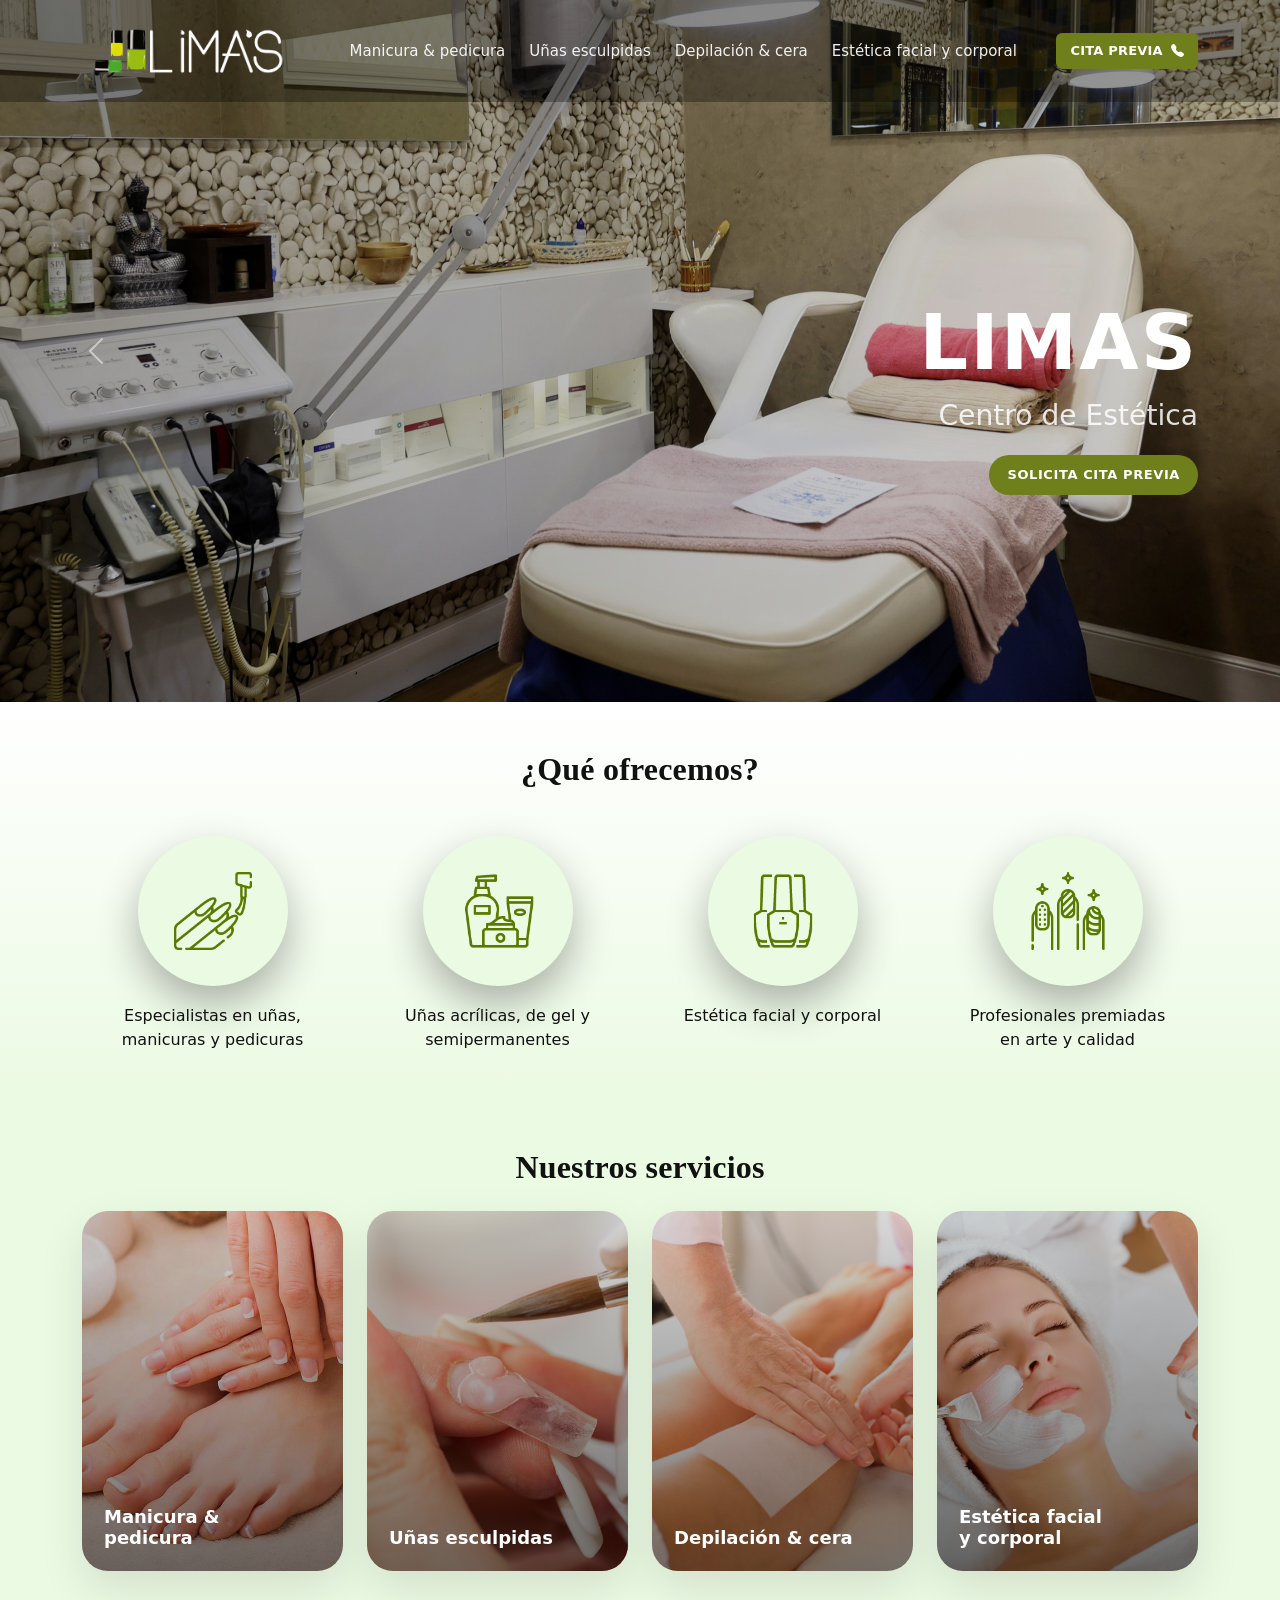
==== app/index.html @ b679d7f4 "pagina principal en proceso" ====
<!doctype html>
<html lang="es">
<head>
    <meta charset="utf-8" />
    <meta name="viewport" content="width=device-width, initial-scale=1" />
    <title>LIMAS - Centro de Estética</title>
    <meta name="description" content="Centro de estética en Barakaldo: manicura, pedicura, uñas esculpidas, depilación y estética facial y corporal." />

    <!-- Bootstrap (CDN) -->
    <link href="https://cdn.jsdelivr.net/npm/bootstrap@5.3.2/dist/css/bootstrap.min.css" rel="stylesheet">
    <link href="https://cdn.jsdelivr.net/npm/bootstrap-icons@1.11.3/font/bootstrap-icons.css" rel="stylesheet">

    <!-- CSS propio -->
    <link rel="stylesheet" href="../assets/css/style.css">
</head>

<body>

<!-- NAVBAR -->
<nav id="mainNav" class="navbar navbar-expand-lg navbar-dark fixed-top nav-transparent">
    <div class="container">
        <a class="navbar-brand d-flex align-items-center gap-2" href="index.html" aria-label="LIMAS Home">
            <!-- Logo blanco (para navbar transparente) -->
            <img id="logoLight" src="../assets/images/logo/logoBlanco.png" alt="LIMAS" class="nav-logo">
            <!-- Logo negro (para navbar blanco). Oculto al inicio -->
            <img id="logoDark" src="../assets/images/logo/logoNegro.png" alt="LIMAS" class="nav-logo d-none">
        </a>

        <button class="navbar-toggler" type="button" data-bs-toggle="collapse" data-bs-target="#navMenu"
                aria-controls="navMenu" aria-expanded="false" aria-label="Abrir menú">
            <span class="navbar-toggler-icon"></span>
        </button>

        <div class="collapse navbar-collapse" id="navMenu">
            <ul class="navbar-nav mx-auto mb-2 mb-lg-0 gap-lg-2">
                <li class="nav-item"><a class="nav-link" href="manicura-pedicura.html">Manicura &amp; pedicura</a></li>
                <li class="nav-item"><a class="nav-link" href="unas-esculpidas.html">Uñas esculpidas</a></li>
                <li class="nav-item"><a class="nav-link" href="depilacion-cera.html">Depilación &amp; cera</a></li>
                <li class="nav-item"><a class="nav-link" href="estetica-facial-corporal.html">Estética facial y corporal</a></li>
            </ul>

            <div class="d-flex">
                <!-- Cita previa -> llamada (puedes cambiar a WhatsApp si quieres) -->
                <a class="btn btn-cta d-flex align-items-center gap-2" href="tel:+34944383706">
                    <span>CITA PREVIA</span>
                    <i class="bi bi-telephone-fill"></i>
                </a>
            </div>
        </div>
    </div>
</nav>

<!-- HERO / CAROUSEL -->
<header class="hero">
    <div id="heroCarousel" class="carousel slide carousel-fade" data-bs-ride="carousel" data-bs-interval="4500">
        <div class="carousel-inner">
            <!-- Slide 1 -->
            <div class="carousel-item active hero-slide" style="background-image:url('../assets/images/servicios/habitacionCamilla.png');">
                <div class="hero-overlay"></div>
                <div class="container hero-content">
                    <h1 class="hero-title">LIMAS</h1>
                    <p class="hero-subtitle">Centro de Estética</p>
                    <a class="btn btn-hero" href="tel:+34944383706">SOLICITA CITA PREVIA</a>
                </div>
            </div>

            <!-- Slide 2 -->
            <div class="carousel-item hero-slide" style="background-image:url('../assets/images/servicios/manicuraPedicura.png');">
                <div class="hero-overlay"></div>
                <div class="container hero-content">
                    <h2 class="hero-title hero-title-sm">Manicura &amp; Pedicura</h2>
                    <p class="hero-subtitle">Cuida tus manos y pies como se merecen</p>
                    <a class="btn btn-hero" href="manicura-pedicura.html">VER SERVICIO</a>
                </div>
            </div>

            <!-- Slide 3 -->
            <div class="carousel-item hero-slide" style="background-image:url('../assets/images/servicios/unasEsculpidas.png');">
                <div class="hero-overlay"></div>
                <div class="container hero-content">
                    <h2 class="hero-title hero-title-sm">Uñas esculpidas</h2>
                    <p class="hero-subtitle">Acrílicas, gel y semipermanentes</p>
                    <a class="btn btn-hero" href="unas-esculpidas.html">VER SERVICIO</a>
                </div>
            </div>
        </div>

        <!-- Controles -->
        <button class="carousel-control-prev" type="button" data-bs-target="#heroCarousel" data-bs-slide="prev" aria-label="Anterior">
            <span class="carousel-control-prev-icon" aria-hidden="true"></span>
        </button>
        <button class="carousel-control-next" type="button" data-bs-target="#heroCarousel" data-bs-slide="next" aria-label="Siguiente">
            <span class="carousel-control-next-icon" aria-hidden="true"></span>
        </button>
    </div>
</header>

<!-- SECCIÓN: ¿Qué ofrecemos? (iconos) -->
<section class="section py-5 bg-section">
    <div class="container">
        <h2 class="section-title text-center mb-5">¿Qué ofrecemos?</h2>

        <div class="row g-4 text-center">
            <div class="col-6 col-lg-3">
                <div class="offer">
                    <div class="offer-icon">
                        <img src="../assets/images/icons/nail-polish.png" alt="" loading="lazy">
                    </div>
                    <p class="offer-text">Especialistas en uñas, manicuras y pedicuras</p>
                </div>
            </div>
            <div class="col-6 col-lg-3">
                <div class="offer">
                    <div class="offer-icon">
                        <img src="../assets/images/icons/proteccion-de-la-piel.png" alt="" loading="lazy">
                    </div>
                    <p class="offer-text">Uñas acrílicas, de gel y semipermanentes</p>
                </div>
            </div>
            <div class="col-6 col-lg-3">
                <div class="offer">
                    <div class="offer-icon">
                        <img src="../assets/images/icons/nail-polish-1.png" alt="" loading="lazy">
                    </div>
                    <p class="offer-text">Estética facial y corporal</p>
                </div>
            </div>
            <div class="col-6 col-lg-3">
                <div class="offer">
                    <div class="offer-icon">
                        <img src="../assets/images/icons/nails.png" alt="" loading="lazy">
                    </div>
                    <p class="offer-text">Profesionales premiadas en arte y calidad</p>
                </div>
            </div>
        </div>
    </div>
</section>

<!-- SECCIÓN: Nuestros servicios (cards con hover + link) -->
<section class="section py-5 bg-soft">
    <div class="container">
        <h2 class="section-title text-center mb-4">Nuestros servicios</h2>

        <div class="row g-4 justify-content-center">
            <div class="col-12 col-md-6 col-lg-3">
                <a class="service-card" href="manicura-pedicura.html">
                    <img src="../assets/images/servicios/manicuraPedicura.png" alt="Manicura y pedicura" class="service-img" loading="lazy">
                    <div class="service-overlay">
                        <div class="service-label">Manicura &amp;<br>pedicura</div>
                    </div>
                </a>
            </div>

            <div class="col-12 col-md-6 col-lg-3">
                <a class="service-card " href="unas-esculpidas.html">
                    <img src="../assets/images/servicios/unasEsculpidas.png" alt="Uñas esculpidas" class="service-img" loading="lazy">
                    <div class="service-overlay">
                        <div class="service-label">Uñas esculpidas</div>
                    </div>
                </a>
            </div>

            <div class="col-12 col-md-6 col-lg-3">
                <a class="service-card" href="depilacion-cera.html">
                    <img src="../assets/images/servicios/depilacionCera.png" alt="Depilación y cera" class="service-img" loading="lazy">
                    <div class="service-overlay">
                        <div class="service-label">Depilación &amp; cera</div>
                    </div>
                </a>
            </div>

            <div class="col-12 col-md-6 col-lg-3">
                <a class="service-card" href="estetica-facial-corporal.html">
                    <img src="../assets/images/servicios/esteticaFacial.png" alt="Estética facial y corporal" class="service-img" loading="lazy">
                    <div class="service-overlay">
                        <div class="service-label">Estética facial<br>y corporal</div>
                    </div>
                </a>
            </div>
        </div>
    </div>
</section>

<!-- (Opcional) Botón “subir” como en tu captura -->
<button id="toTop" class="to-top" type="button" aria-label="Subir arriba">⌃</button>

<!-- Bootstrap JS -->
<script src="https://cdn.jsdelivr.net/npm/bootstrap@5.3.2/dist/js/bootstrap.bundle.min.js"></script>

<!-- JS propio -->
<script src="../assets/js/main.js"></script>
</body>
</html>
---- assets/css/style.css ----
/* ============ Base ============ */
:root{
  --brand-green: #6e7f1b;
  --brand-yellow: #F0F200;
  --brand-dark-green: #4F871E;
  --text-dark: #111;
  --soft-bg: #EBFAE3;
}

body{
  font-family: system-ui, -apple-system, Segoe UI, Roboto, Arial, sans-serif;
  color: var(--text-dark);
}

.section-title{
  font-family: Georgia, "Times New Roman", serif;
  font-weight: 700;
  letter-spacing: .2px;
}

.bg-soft{ background: var(--soft-bg); }

/* ============ Navbar (transparente -> blanca al scroll) ============ */
.nav-logo{
  height: 64px;
  width: auto;
}

#mainNav{
  transition: background-color .25s ease, box-shadow .25s ease;
  padding-top: 14px;
  padding-bottom: 14px;
}

#mainNav.nav-transparent{
  background: rgba(0,0,0,0.3);
  box-shadow: none;
}

#mainNav.nav-solid{
  background: #fff;
  box-shadow: 0 8px 28px rgba(0,0,0,.08);
}

#mainNav.nav-solid .nav-link{
  color: #111 !important;
}

#mainNav.nav-solid.navbar{
  --bs-navbar-color: #111;
  --bs-navbar-hover-color: #111;
}

#mainNav .nav-link{
  font-size: 15px;
  font-weight: 500;
  color: rgba(255,255,255,.92);
}

#mainNav .nav-link:hover{
  color: #fff;
  text-decoration: underline;
  text-underline-offset: 6px;
}

/* Botón CITA PREVIA */
.btn-cta{
  background: var(--brand-green);
  border: 0;
  color: #fff;
  font-weight: 700;
  padding: 8px 14px;
  border-radius: 6px;
  font-size: 13px;
  letter-spacing: .2px;
}

.btn-cta:hover{
    background: var(--brand-dark-green);
    color: #fff;
    filter: brightness(1.1);
    scale: 1.05;
}

/* ============ Hero Carousel ============ */
.hero{
  position: relative;
}

.hero-slide{
  min-height: 78vh;
  background-size: cover;
  background-position: center;
  position: relative;
}

.hero-overlay{
  position: absolute;
  inset: 0;
  background: linear-gradient(90deg, rgba(0,0,0,.35), rgba(0,0,0,.15));
}

.hero-content{
  position: absolute;
  inset: 0;
  display: flex;
  flex-direction: column;
  justify-content: center;
  align-items: flex-end; /* como en la captura, texto a la derecha */
  text-align: right;
  padding-top: 90px; /* deja respirar el navbar */
}

.hero-title{
  color: #fff;
  font-weight: 800;
  letter-spacing: 2px;
  font-size: clamp(42px, 6vw, 88px);
  margin: 0;
}

.hero-title-sm{
  font-size: clamp(28px, 4vw, 54px);
  letter-spacing: 1px;
}

.hero-subtitle{
  color: rgba(255,255,255,.85);
  font-size: clamp(18px, 2.2vw, 34px);
  margin-top: 6px;
  margin-bottom: 18px;
}

.btn-hero{
  background: var(--brand-green);
  color: #fff;
  border: 0;
  padding: 10px 18px;
  border-radius: 999px;
  font-weight: 700;
  letter-spacing: .6px;
  font-size: 13px;
}

.btn-hero:hover{
    background: var(--brand-dark-green);
    color: #fff;
    /*filter: brightness(1.1);*/
    scale: 1.05;
 }

/* ============ Ofertas ============ */
.offer-icon{
  width: 150px;
  height: 150px;
  border-radius: 999px;
  background: var(--soft-bg);
  box-shadow: 0 18px 40px rgba(0,0,0,.3);
  margin: 0 auto 18px auto;
  display: grid;
  place-items: center;
}

.offer-icon img{
  width: 78px;
  height: 78px;
  object-fit: contain;
}

.offer-text{
  /*color:  var(--brand-dark-green);*/
  max-width: 220px;
  margin: 0 auto;
}

/* ============ Service cards con hover (tipo captura) ============ */
.bg-section{
    background: linear-gradient(
      180deg,
      #FFFFFF 0%,
      #EBFAE3 100%
    );}
.service-card{
  position: relative;
  display: block;
  border-radius: 26px;
  overflow: hidden;
  height: 360px;
  box-shadow: 0 18px 45px rgba(0,0,0,.10);
  text-decoration: none;
}

.service-img{
  width: 100%;
  height: 100%;
  object-fit: cover;
  transform: scale(1.02);
  transition: transform .35s ease, filter .35s ease;
  filter: saturate(1.05);
}

.service-overlay{
  position: absolute;
  inset: 0;
  background: linear-gradient(180deg, rgba(0,0,0,.15), rgba(0,0,0,.55));
  display: flex;
  align-items: flex-end;
  padding: 22px;
  transition: background .35s ease;
}

.service-label{
  color: #fff;
  font-weight: 700;
  font-size: 18px;
  line-height: 1.15;
  text-transform: none;
}

/* Variante “clara” (como tu card de uñas esculpidas que se ve blanquita) */
.service-card--light .service-img{
  filter: brightness(1.12) contrast(.92) saturate(.9);
}

.service-overlay--light{
  background: rgba(255,255,255,.55);
  align-items: center;
}

.service-label--dark{
  color: #222;
  font-size: 18px;
}

/* Hover: zoom suave + overlay más “marcado” */
.service-card:hover .service-img{
  transform: scale(1.08);
  filter: brightness(.95);
}

.service-card--light:hover .service-img{
  filter: brightness(1.02) contrast(.95);
}

.service-card:hover .service-overlay{
  background: linear-gradient(180deg, rgba(0,0,0,.10), rgba(0,0,0,.65));
}

.service-card--light:hover .service-overlay--light{
  background: rgba(255,255,255,.78);
}

/* ============ Botón subir ============ */
.to-top{
  position: fixed;
  right: 18px;
  bottom: 18px;
  width: 42px;
  height: 42px;
  border-radius: 10px;
  border: 0;
  background: rgba(0,0,0,.38);
  color: #fff;
  display: none;
  box-shadow: 0 12px 30px rgba(0,0,0,.18);
}
.to-top.show{ display: inline-grid; place-items: center; }
.to-top:hover{ filter: brightness(1.05); }

/* Ajustes mobile */
@media (max-width: 992px){
  .hero-content{
    align-items: center;
    text-align: center;
    padding-inline: 18px;
  }
  #mainNav.nav-solid.nav-link{ color: #111 ; }
  #mainNav.nav-transparent.nav-link{
    color:white !important;
  }
  .navbar-toggler{
  border-color:white;
  }
  .navbar-toggler-icon{
  color:white !important;
  }
}
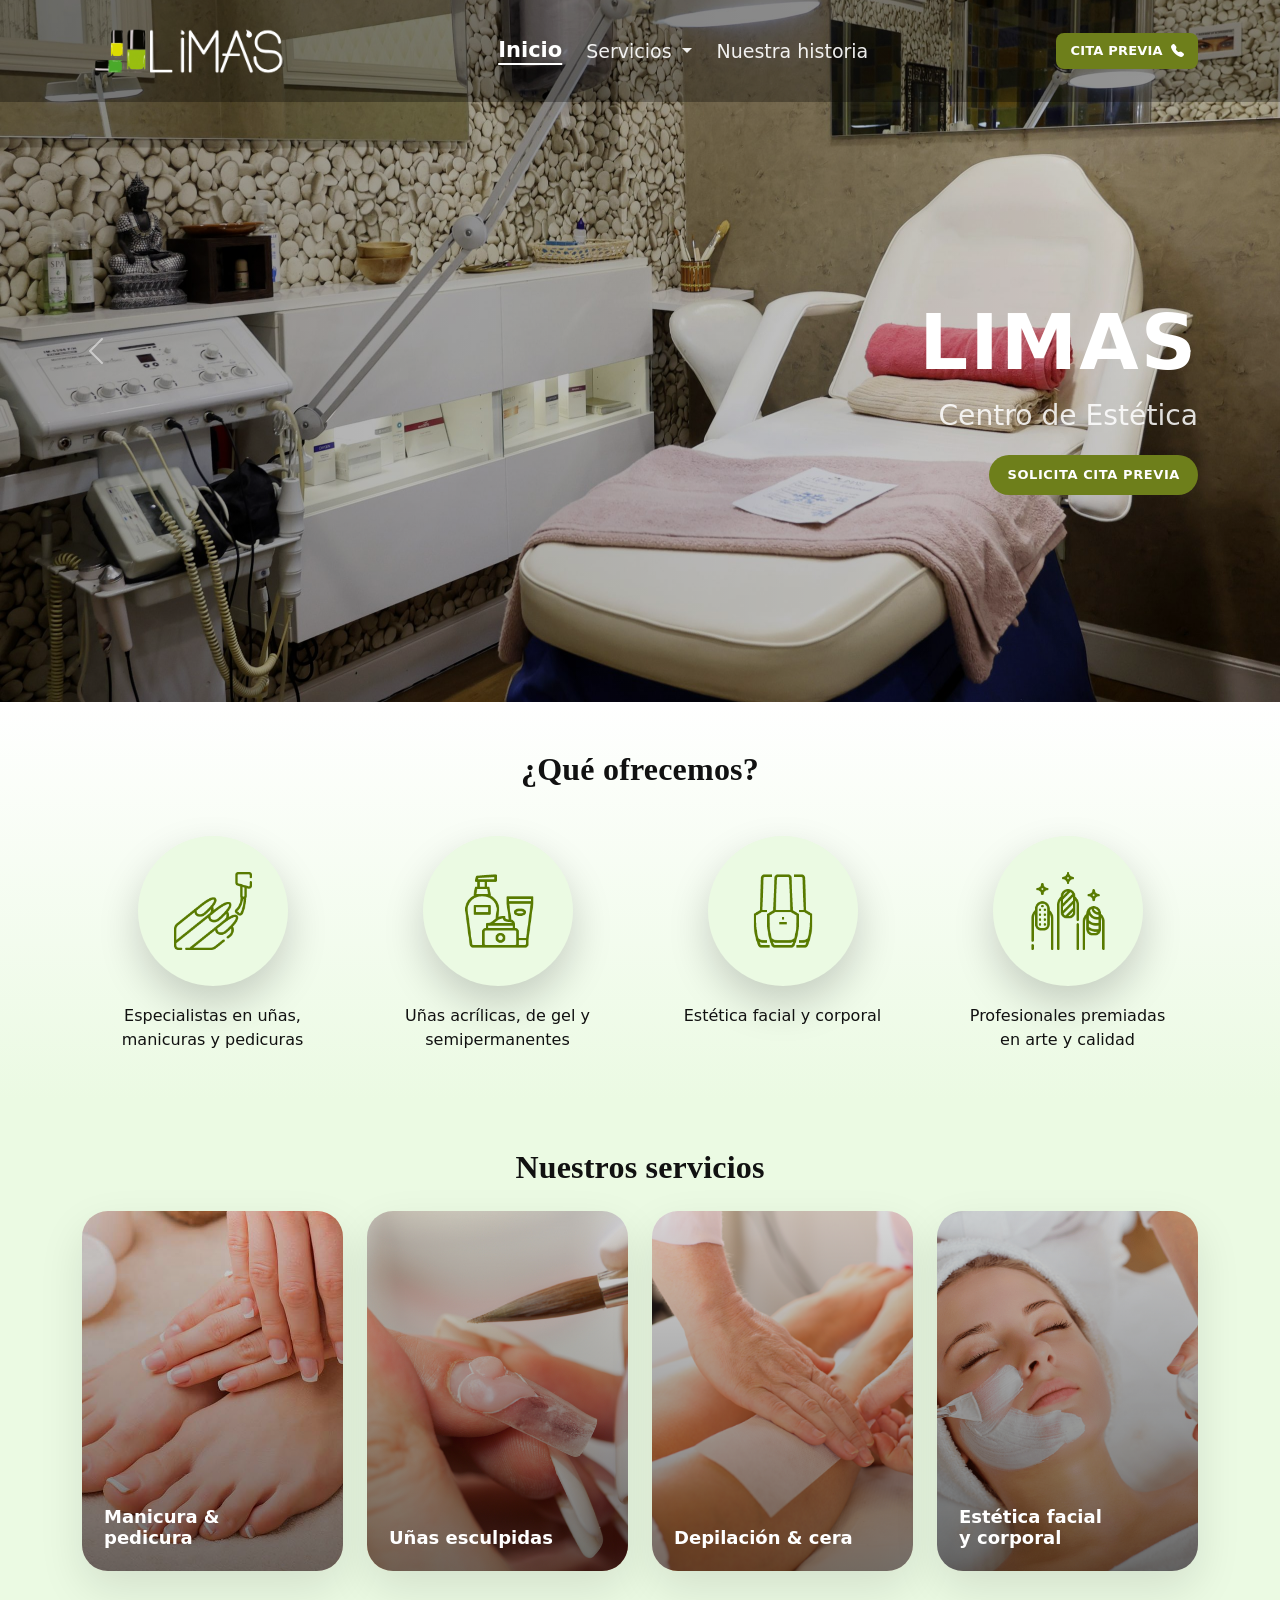
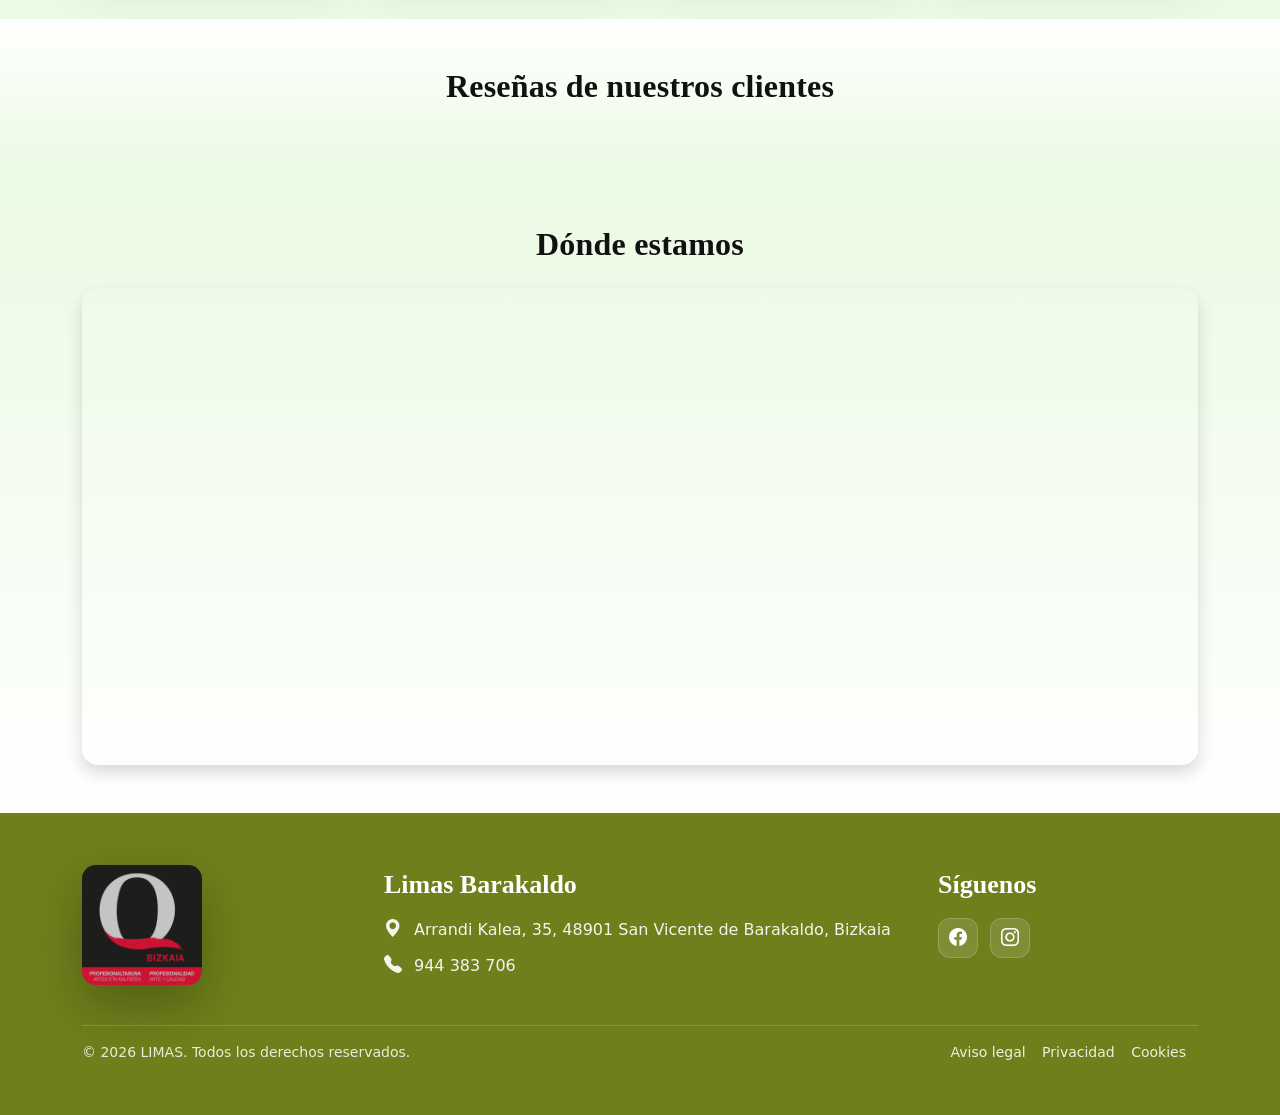
==== commit 41475e8e: "pagina principal y nuestra historia casi terminado" ====
--- a/app/index.html
+++ b/app/index.html
@@ -11,7 +11,8 @@
     <link href="https://cdn.jsdelivr.net/npm/bootstrap-icons@1.11.3/font/bootstrap-icons.css" rel="stylesheet">
 
     <!-- CSS propio -->
-    <link rel="stylesheet" href="../assets/css/style.css">
+    <link rel="stylesheet" href="../assets/css/common.css">
+    <link rel="stylesheet" href="../assets/css/index.css">
 </head>
 
 <body>
@@ -19,11 +20,10 @@
 <!-- NAVBAR -->
 <nav id="mainNav" class="navbar navbar-expand-lg navbar-dark fixed-top nav-transparent">
     <div class="container">
+        <!-- Logo (sigue siendo link a Home) -->
         <a class="navbar-brand d-flex align-items-center gap-2" href="index.html" aria-label="LIMAS Home">
-            <!-- Logo blanco (para navbar transparente) -->
             <img id="logoLight" src="../assets/images/logo/logoBlanco.png" alt="LIMAS" class="nav-logo">
-            <!-- Logo negro (para navbar blanco). Oculto al inicio -->
-            <img id="logoDark" src="../assets/images/logo/logoNegro.png" alt="LIMAS" class="nav-logo d-none">
+            <img id="logoDark"  src="../assets/images/logo/logoNegro.png"  alt="LIMAS" class="nav-logo d-none">
         </a>
 
         <button class="navbar-toggler" type="button" data-bs-toggle="collapse" data-bs-target="#navMenu"
@@ -32,15 +32,38 @@
         </button>
 
         <div class="collapse navbar-collapse" id="navMenu">
-            <ul class="navbar-nav mx-auto mb-2 mb-lg-0 gap-lg-2">
-                <li class="nav-item"><a class="nav-link" href="manicura-pedicura.html">Manicura &amp; pedicura</a></li>
-                <li class="nav-item"><a class="nav-link" href="unas-esculpidas.html">Uñas esculpidas</a></li>
-                <li class="nav-item"><a class="nav-link" href="depilacion-cera.html">Depilación &amp; cera</a></li>
-                <li class="nav-item"><a class="nav-link" href="estetica-facial-corporal.html">Estética facial y corporal</a></li>
+            <ul class="navbar-nav mx-auto mb-2 mb-lg-0 gap-lg-2 align-items-lg-center">
+
+                <!-- INICIO (link aparte del logo) -->
+                <li class="nav-item">
+                    <!-- Pon class="nav-link nav-active" SOLO en la página actual -->
+                    <a class="nav-link nav-active" href="index.html">Inicio</a>
+                </li>
+
+                <!-- SERVICIOS (dropdown) -->
+                <li class="nav-item dropdown">
+                    <!-- Si estás en cualquier página de servicio, pon nav-active aquí -->
+                    <a class="nav-link dropdown-toggle" href="#" id="serviciosDropdown" role="button"
+                       data-bs-toggle="dropdown" aria-expanded="false">
+                        Servicios
+                    </a>
+
+                    <ul class="dropdown-menu dropdown-menu-end dropdown-menu-lg-start" aria-labelledby="serviciosDropdown">
+                        <!-- En la página actual, añade class="dropdown-item active" -->
+                        <li><a class="dropdown-item" href="manicura-pedicura.html">Manicura &amp; pedicura</a></li>
+                        <li><a class="dropdown-item" href="unas-esculpidas.html">Uñas esculpidas</a></li>
+                        <li><a class="dropdown-item" href="depilacion-cera.html">Depilación &amp; cera</a></li>
+                        <li><a class="dropdown-item" href="estetica-facial-corporal.html">Estética facial y corporal</a></li>
+                    </ul>
+                </li>
+
+                <!-- NUESTRA HISTORIA -->
+                <li class="nav-item">
+                    <a class="nav-link" href="nuestra-historia.html">Nuestra historia</a>
+                </li>
             </ul>
 
             <div class="d-flex">
-                <!-- Cita previa -> llamada (puedes cambiar a WhatsApp si quieres) -->
                 <a class="btn btn-cta d-flex align-items-center gap-2" href="tel:+34944383706">
                     <span>CITA PREVIA</span>
                     <i class="bi bi-telephone-fill"></i>
@@ -50,7 +73,7 @@
     </div>
 </nav>
 
-<!-- HERO / CAROUSEL -->
+<!-- CAROUSEL -->
 <header class="hero">
     <div id="heroCarousel" class="carousel slide carousel-fade" data-bs-ride="carousel" data-bs-interval="4500">
         <div class="carousel-inner">
@@ -181,14 +204,94 @@
         </div>
     </div>
 </section>
-
-<!-- (Opcional) Botón “subir” como en tu captura -->
-<button id="toTop" class="to-top" type="button" aria-label="Subir arriba">⌃</button>
+<!-- RESEÑAS -->
+<section class="section py-5 bg-section">
+    <div class="container">
+        <h2 class="section-title text-center mb-4">Reseñas de nuestros clientes</h2>
+        <script defer async src='https://cdn.trustindex.io/loader.js?ba8fc0f6621e18674e660ed638e'></script>
+        <script defer async src='https://cdn.trustindex.io/loader.js?720019466ba7272e21762a9535b'></script>
+    </div>
+</section>
+<!-- MAPA -->
+
+<section class="section py-5 map">
+    <div class="container">
+        <h2 class="section-title text-center mb-4">Dónde estamos</h2>
+
+        <div class="map-container rounded-4 overflow-hidden shadow">
+            <iframe
+                    src="https://www.google.com/maps/embed?pb=!1m18!1m12!1m3!1d2903.9617083256767!2d-2.989218723483999!3d43.29412357558022!2m3!1f0!2f0!3f0!3m2!1i1024!2i768!4f13.1!3m3!1m2!1s0xd4e5a79c739634d%3A0xb777cc7a752457a6!2sLIMA%C2%B4S%20Barakaldo%20-%20Sal%C3%B3n%20de%20est%C3%A9tica%20y%20u%C3%B1as%20acr%C3%ADlicas%2C%20u%C3%B1as%20de%20gel%2C%20manicuras%20y%20pedicuras.!5e0!3m2!1ses!2ses!4v1772458605395!5m2!1ses!2ses"
+                    loading="lazy"
+                    referrerpolicy="no-referrer-when-downgrade">
+            </iframe>
+        </div>
+    </div>
+</section>
+
+<!-- FOOTER -->
+<footer class="site-footer">
+    <div class="container">
+        <div class="footer-grid">
+
+            <!-- Izquierda: sello/imagen -->
+            <div>
+                <img class="footer-badge" src="../assets/images/logo/certificadoCalidad.png" alt="Sello de calidad" loading="lazy">
+            </div>
+
+            <!-- Centro: datos -->
+            <div>
+                <div class="footer-title">Limas Barakaldo</div>
+                <ul class="footer-list">
+                    <li class="footer-item">
+                        <i class="bi bi-geo-alt-fill"></i>
+                        <span>Arrandi Kalea, 35, 48901 San Vicente de Barakaldo, Bizkaia</span>
+                    </li>
+                    <li class="footer-item">
+                        <i class="bi bi-telephone-fill"></i>
+                        <a href="tel:+34944383706">944 383 706</a>
+                    </li>
+                </ul>
+            </div>
+
+            <!-- Derecha: redes -->
+            <div>
+                <div class="footer-title">Síguenos</div>
+                <div class="footer-social">
+                    <a class="social-btn" href="https://www.facebook.com/LimasBarakaldoNails/"  rel="noopener" aria-label="Facebook">
+                        <i class="bi bi-facebook"></i>
+                    </a>
+                    <a class="social-btn" href="https://www.instagram.com/limasbarakaldonails/" target="_blank" rel="noopener" aria-label="Instagram">
+                        <i class="bi bi-instagram"></i>
+                    </a>
+                </div>
+            </div>
+
+        </div>
+
+        <div class="footer-bottom">
+            <div>© <span id="year"></span> LIMAS. Todos los derechos reservados.</div>
+            <div class="footer-links">
+                <a href="../legal/aviso-legal.html">Aviso legal</a>
+                <a href="../legal/privacidad.html">Privacidad</a>
+                <a href="../legal/cookies.html">Cookies</a>
+            </div>
+        </div>
+    </div>
+</footer>
+
+<script>
+    // año automático
+    document.getElementById('year')?.append(new Date().getFullYear());
+</script>
+
+<!-- Botón subir -->
+<button id="toTop" class="to-top" type="button" aria-label="Subir arriba"><i class="bi bi-chevron-double-up"></i></button>
 
 <!-- Bootstrap JS -->
 <script src="https://cdn.jsdelivr.net/npm/bootstrap@5.3.2/dist/js/bootstrap.bundle.min.js"></script>
 
 <!-- JS propio -->
 <script src="../assets/js/main.js"></script>
+
 </body>
 </html>
--- a/assets/css/common.css
+++ b/assets/css/common.css
@@ -0,0 +1,316 @@
+/* =========================
+   COMMON (todas las páginas)
+   ========================= */
+:root{
+  --brand-green: #6e7f1b;
+  --brand-dark-green: #4F871E;
+  --text-dark: #111;
+  --soft-bg: #EBFAE3;
+  --muted: rgba(17,17,17,.7);
+}
+
+body{
+  font-family: system-ui, -apple-system, Segoe UI, Roboto, Arial, sans-serif;
+  color: var(--text-dark);
+}
+
+.section-title{
+  font-family: Georgia, "Times New Roman", serif;
+  font-weight: 700;
+  letter-spacing: .2px;
+}
+
+.bg-soft{ background: var(--soft-bg); }
+
+.bg-section{
+  background: linear-gradient(180deg, #FFFFFF 100%, var(--soft-bg) 100%);
+}
+/* ===== Navbar ===== */
+.nav-logo{
+  height: 64px;
+  width: auto;
+}
+
+#mainNav{
+  transition: background-color .25s ease, box-shadow .25s ease;
+  padding-top: 14px;
+  padding-bottom: 14px;
+}
+
+#mainNav.nav-transparent{
+  background: rgba(0,0,0,0.30);
+  box-shadow: none;
+}
+
+#mainNav.nav-solid{
+  background: #fff;
+  box-shadow: 0 8px 28px rgba(0,0,0,.08);
+}
+
+/* Links */
+#mainNav .nav-link{
+  font-size: 19px;
+  font-weight: 500;
+}
+
+#mainNav.nav-transparent .nav-link{
+  color: rgba(255,255,255,.92);
+}
+
+#mainNav.nav-transparent .nav-link:hover{
+  color: #fff;
+  text-decoration: underline;
+  text-underline-offset: 6px;
+}
+
+#mainNav.nav-solid .nav-link{
+  color: #111 !important;
+}
+
+#mainNav.nav-solid .nav-link:hover{
+  color: var(--brand-green) !important;
+  text-decoration: underline;
+  text-underline-offset: 6px;
+}
+
+/* ===== NAV: item activo ===== */
+#mainNav .nav-link.nav-active{
+  font-weight: 700;
+  font-size: 21px;
+}
+
+/* Cuando el nav está BLANCO (solid): activo en verde */
+#mainNav.nav-solid .nav-link.nav-active{
+  color: var(--brand-green) !important;
+}
+
+/* Cuando el nav está TRANSPARENTE: activo claro + subrayado */
+#mainNav.nav-transparent .nav-link.nav-active{
+  color: #fff !important;
+  text-decoration: underline;
+  text-underline-offset: 6px;
+}
+
+/* Dropdown: que el toggle activo también destaque */
+#mainNav .dropdown-toggle.nav-active{
+  font-weight: 700;
+}
+
+/* Dropdown items: el active de Bootstrap lo “brandizamos” */
+.dropdown-menu .dropdown-item.active,
+.dropdown-menu .dropdown-item:active{
+  background: rgba(110,127,27,.15);
+  color: var(--brand-green);
+  font-weight: 700;
+}
+/* Hover global del dropdown */
+#mainNav .dropdown-item:hover{
+  background: rgba(110,127,27,.10);
+  color: #111;
+}
+
+/* Botón CTA */
+.btn-cta{
+  background: var(--brand-green);
+  border: 0;
+  color: #fff;
+  font-weight: 700;
+  padding: 8px 14px;
+  border-radius: 8px;
+  font-size: 13px;
+  letter-spacing: .2px;
+  transition: transform .15s ease, filter .15s ease, background .15s ease;
+}
+
+.btn-cta:hover{
+  background: var(--brand-dark-green);
+  color: #fff;
+  filter: brightness(1.05);
+  transform: translateY(-1px);
+}
+
+.btn-cta i{ color:#fff; }
+
+/* Botón subir */
+.to-top{
+  position: fixed;
+  right: 18px;
+  bottom: 18px;
+  width: 42px;
+  height: 42px;
+  border-radius: 10px;
+  border: 0;
+  background: rgba(0,0,0,.38);
+  color: #fff;
+  display: none;
+  box-shadow: 0 12px 30px rgba(0,0,0,.18);
+  z-index: 9999;
+}
+.to-top.show{ display: inline-grid; place-items: center; }
+.to-top:hover{ filter: brightness(1.05); }
+
+/* ===== Footer (moderno, basado en tu captura) ===== */
+.site-footer{
+  background: var(--brand-green);
+  color: #fff;
+  padding: 52px 0;
+}
+
+.footer-grid{
+  display: grid;
+  grid-template-columns: 260px 1fr 260px;
+  gap: 42px;
+  align-items: start;
+}
+
+.footer-badge{
+  width: 120px;
+  max-width: 100%;
+  border-radius: 14px;
+  overflow: hidden;
+  box-shadow: 0 20px 50px rgba(0,0,0,.25);
+}
+
+.footer-title{
+  font-family: Georgia, "Times New Roman", serif;
+  font-weight: 800;
+  font-size: 26px;
+  margin-bottom: 14px;
+}
+
+.footer-list{
+  list-style: none;
+  padding: 0;
+  margin: 0;
+  display: grid;
+  gap: 12px;
+}
+
+.footer-item{
+  display: flex;
+  gap: 12px;
+  align-items: flex-start;
+  color: rgba(255,255,255,.92);
+}
+
+.footer-item i{
+  font-size: 18px;
+  line-height: 1.2;
+  color: rgba(255,255,255,.92);
+}
+
+.footer-item a{
+  color: rgba(255,255,255,.92);
+  text-decoration: none;
+}
+.footer-item a:hover{ text-decoration: underline; }
+
+.footer-social{
+  display: flex;
+  gap: 12px;
+  margin-top: 10px;
+}
+
+.social-btn{
+  width: 40px;
+  height: 40px;
+  border-radius: 12px;
+  display: inline-grid;
+  place-items: center;
+  background: rgba(255,255,255,.12);
+  border: 1px solid rgba(255,255,255,.18);
+  color: #fff;
+  text-decoration: none;
+  transition: transform .15s ease, filter .15s ease;
+}
+.social-btn:hover{ transform: translateY(-2px); filter: brightness(1.05); }
+.social-btn i{ font-size: 18px; }
+
+.footer-bottom{
+  margin-top: 40px;
+  padding-top: 16px;
+  border-top: 1px solid rgba(255,255,255,.18);
+  display: flex;
+  flex-wrap: wrap;
+  gap: 10px 18px;
+  justify-content: space-between;
+  color: rgba(255,255,255,.85);
+  font-size: 14px;
+}
+
+.footer-links a{
+  color: rgba(255,255,255,.88);
+  text-decoration: none;
+  margin-right: 12px;
+}
+.footer-links a:hover{ text-decoration: underline; }
+
+/* ===== Responsive ===== */
+@media (max-width: 992px){
+  .footer-grid{
+    grid-template-columns: 1fr;
+  }
+  .nav-logo{ height: 54px; }
+
+  /* En móvil, cuando el menú se despliega sobre transparente, lo hacemos blanco para leer */
+  .navbar-collapse{
+    background: #fff;
+    border-radius: 14px;
+    padding: 14px;
+    margin-top: 10px;
+    box-shadow: 0 18px 45px rgba(0,0,0,.12);
+  }
+  /* =========================================
+     MENÚ TOGGLE (MÓVIL) -> estilo "SOLID"
+     aunque el navbar esté en transparent
+     ========================================= */
+  @media (max-width: 992px){
+
+    /* El contenedor desplegado: blanco, redondeado, con sombra */
+    #mainNav.nav-transparent .navbar-collapse{
+      background: #fff;
+      border-radius: 14px;
+      padding: 14px;
+      margin-top: 10px;
+      box-shadow: 0 18px 45px rgba(0,0,0,.12);
+    }
+
+    /* Links dentro del menú desplegado: negros como solid */
+    #mainNav.nav-transparent .navbar-collapse .nav-link{
+      color: #111 !important;
+    }
+
+    /* Hover dentro del menú desplegado */
+    #mainNav.nav-transparent .navbar-collapse .nav-link:hover{
+      color: #111 !important;
+      text-decoration: underline;
+      text-underline-offset: 6px;
+    }
+
+    /* Activo dentro del menú desplegado: verde corporativo */
+    #mainNav.nav-transparent .navbar-collapse .nav-link.nav-active{
+      color: var(--brand-green) !important;
+      font-weight: 800;
+    }
+
+    /* Dropdown menu (la lista que se abre) */
+    #mainNav.navbar-collapse .dropdown-menu{
+      border-radius: 12px;
+      border: 1px solid rgba(0,0,0,.08);
+      box-shadow: 0 18px 45px rgba(0,0,0,.10);
+    }
+
+    #mainNav.nav-transparent .navbar-collapse .dropdown-item{
+      color: #111;
+    }
+
+    #mainNav.nav-transparent .navbar-collapse .dropdown-item.active,
+    #mainNav.nav-transparent .navbar-collapse .dropdown-item:active{
+      background: rgba(110,127,27,.15);
+      color: var(--brand-green);
+      font-weight: 700;
+    }
+  }
+  }
+
+}
--- a/assets/css/index.css
+++ b/assets/css/index.css
@@ -0,0 +1,178 @@
+/* =========================
+   INDEX (solo home)
+   ========================= */
+
+/* Hero Carousel */
+.hero{ position: relative; }
+
+.hero-slide{
+  min-height: 78vh;
+  background-size: cover;
+  background-position: center;
+  position: relative;
+}
+
+.hero-overlay{
+  position: absolute;
+  inset: 0;
+  background: linear-gradient(90deg, rgba(0,0,0,.35), rgba(0,0,0,.15));
+}
+
+.hero-content{
+  position: absolute;
+  inset: 0;
+  display: flex;
+  flex-direction: column;
+  justify-content: center;
+  align-items: flex-end;
+  text-align: right;
+  padding-top: 90px;
+}
+
+.hero-title{
+  color: #fff;
+  font-weight: 800;
+  letter-spacing: 2px;
+  font-size: clamp(42px, 6vw, 88px);
+  margin: 0;
+}
+
+.hero-title-sm{
+  font-size: clamp(28px, 4vw, 54px);
+  letter-spacing: 1px;
+}
+
+.hero-subtitle{
+  color: rgba(255,255,255,.85);
+  font-size: clamp(18px, 2.2vw, 34px);
+  margin-top: 6px;
+  margin-bottom: 18px;
+}
+
+.btn-hero{
+  background: var(--brand-green);
+  color: #fff;
+  border: 0;
+  padding: 10px 18px;
+  border-radius: 999px;
+  font-weight: 700;
+  letter-spacing: .6px;
+  font-size: 13px;
+  transition: transform .15s ease, background .15s ease;
+}
+.btn-hero:hover{
+  background: var(--brand-dark-green);
+  color:white;
+  transform: translateY(-1px);
+}
+
+/* Ofertas */
+.offer-icon{
+  width: 150px;
+  height: 150px;
+  border-radius: 999px;
+  background: var(--soft-bg);
+  box-shadow: 0 18px 40px rgba(0,0,0,.18);
+  margin: 0 auto 18px auto;
+  display: grid;
+  place-items: center;
+}
+
+.offer-icon img{
+  width: 78px;
+  height: 78px;
+  object-fit: contain;
+}
+
+.offer-text{
+  max-width: 220px;
+  margin: 0 auto;
+}
+
+/* Cards servicios */
+.bg-section{
+  background: linear-gradient(180deg, #FFFFFF 0%, var(--soft-bg) 100%);
+}
+
+.service-card{
+  position: relative;
+  display: block;
+  border-radius: 26px;
+  overflow: hidden;
+  height: 360px;
+  box-shadow: 0 18px 45px rgba(0,0,0,.10);
+  text-decoration: none;
+}
+
+.service-img{
+  width: 100%;
+  height: 100%;
+  object-fit: cover;
+  transform: scale(1.02);
+  transition: transform .35s ease, filter .35s ease;
+  filter: saturate(1.05);
+}
+
+.service-overlay{
+  position: absolute;
+  inset: 0;
+  background: linear-gradient(180deg, rgba(0,0,0,.15), rgba(0,0,0,.55));
+  display: flex;
+  align-items: flex-end;
+  padding: 22px;
+  transition: background .35s ease;
+}
+
+.service-label{
+  color: #fff;
+  font-weight: 700;
+  font-size: 18px;
+  line-height: 1.15;
+  transition: color .35s ease;
+}
+
+.service-card:hover .service-label{
+  color: #4F871E;
+}
+.service-card:hover .service-overlay{
+  background: linear-gradient(
+    220deg,
+    rgba(78, 139, 28, .45),
+    rgba(255, 255, 255, .50)
+
+  );
+}
+#reviewsCarousel .carousel-item{
+  padding: 6px 0;
+}
+
+/* Sección reseñas (Trustindex) */
+.ti-widget{
+  margin-inline: auto;
+}
+
+.bg-soft .ti-widget{
+  background: transparent; /* deja que el set-id controle el look */
+}
+
+.ti-widget-container{
+  align-items: flex-start;
+}
+
+.map{
+    background: linear-gradient(360deg, #FFFFFF 0%, var(--soft-bg) 100%);
+}
+.map-container iframe{
+  width:100%;
+  height:470px;
+  border:0;
+}
+
+/* Responsive home */
+@media (max-width: 992px){
+  .hero-content{
+    align-items: center;
+    text-align: center;
+    padding-inline: 18px;
+  }
+}
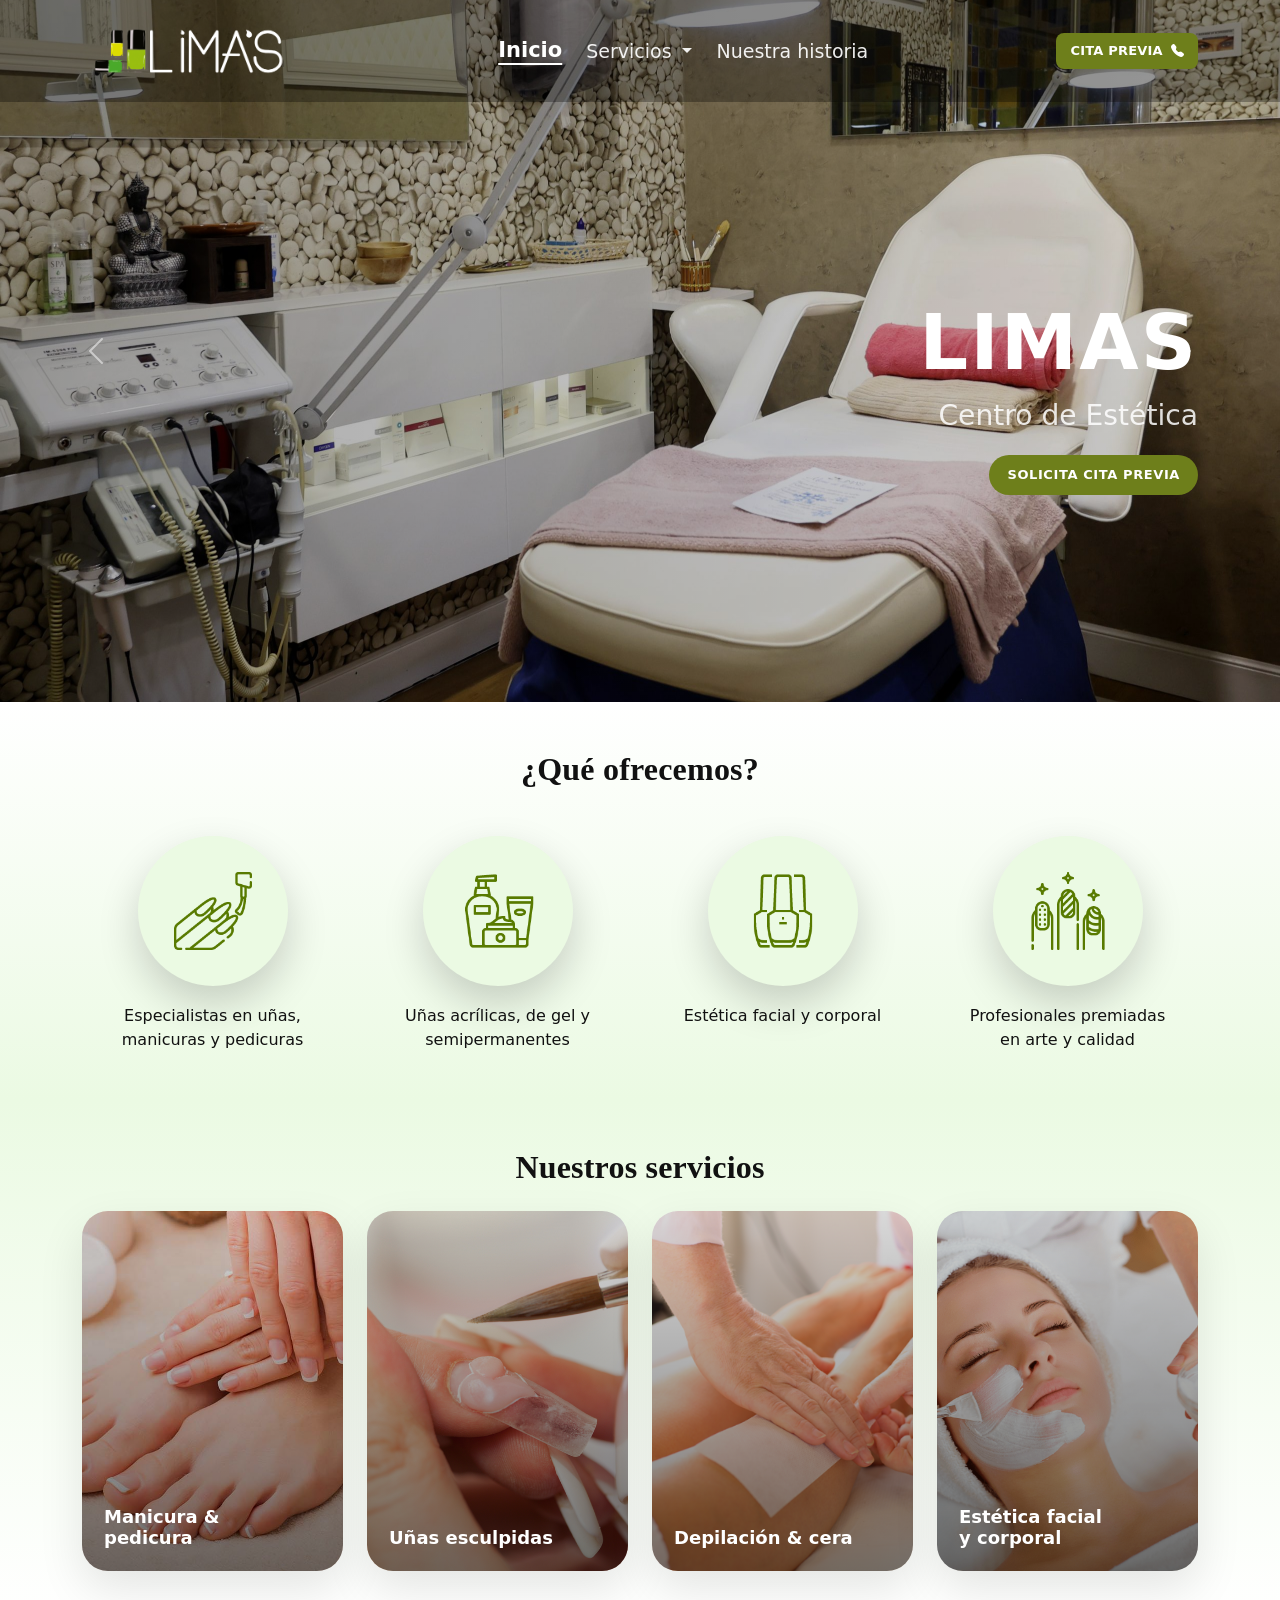
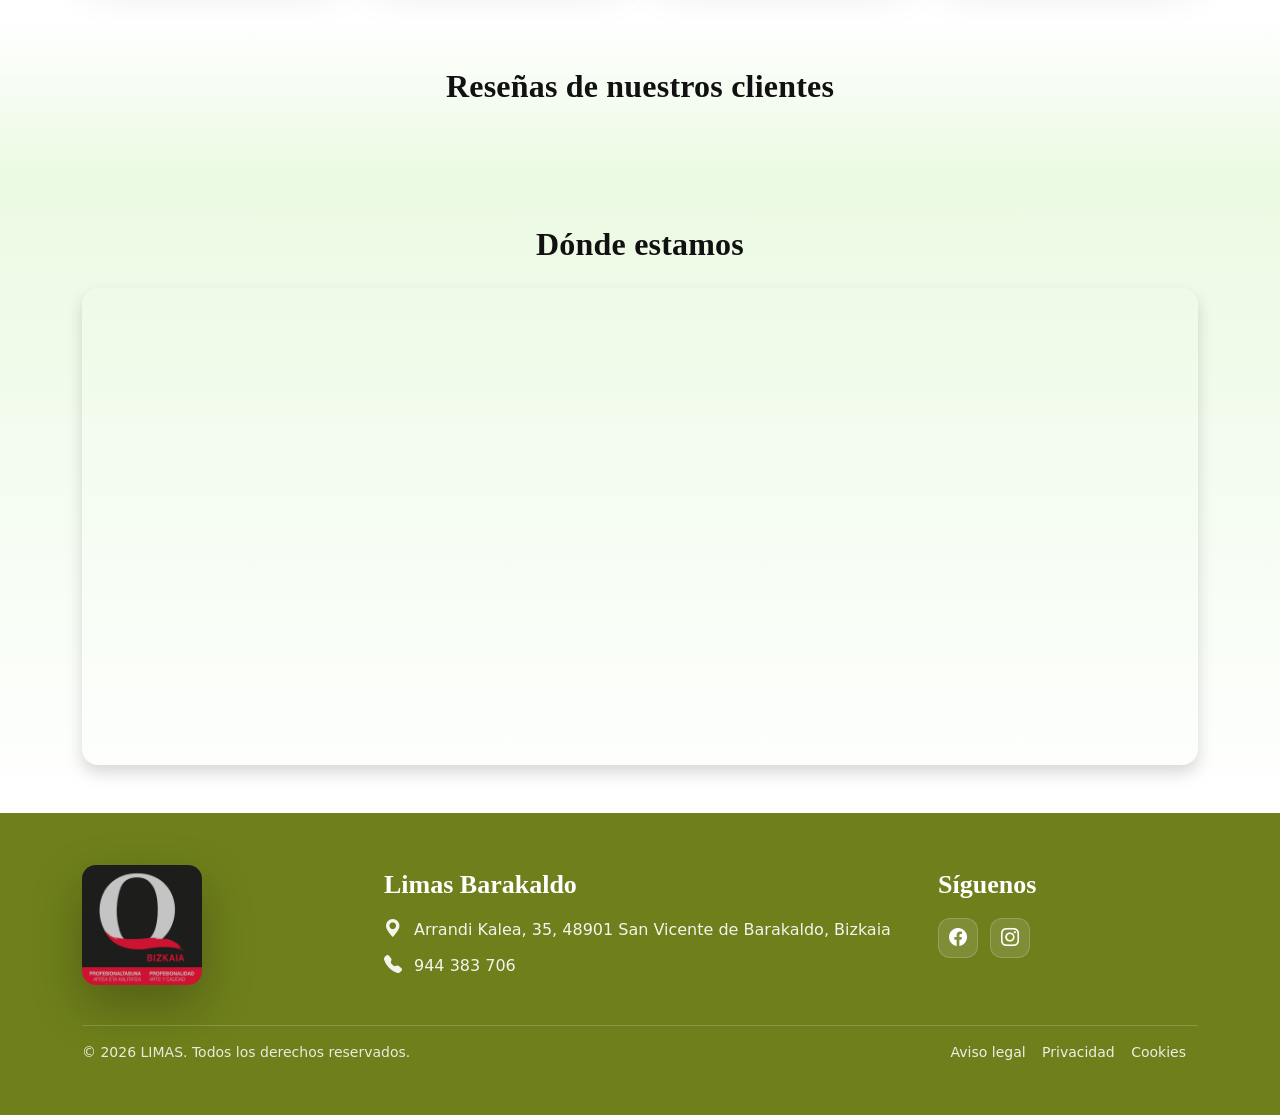
==== commit c7f65a60: "paginas servicios casi terminadas" ====
--- a/app/index.html
+++ b/app/index.html
@@ -53,7 +53,6 @@
                         <li><a class="dropdown-item" href="manicura-pedicura.html">Manicura &amp; pedicura</a></li>
                         <li><a class="dropdown-item" href="unas-esculpidas.html">Uñas esculpidas</a></li>
                         <li><a class="dropdown-item" href="depilacion-cera.html">Depilación &amp; cera</a></li>
-                        <li><a class="dropdown-item" href="estetica-facial-corporal.html">Estética facial y corporal</a></li>
                     </ul>
                 </li>
 
@@ -119,7 +118,7 @@
 </header>
 
 <!-- SECCIÓN: ¿Qué ofrecemos? (iconos) -->
-<section class="section py-5 bg-section">
+<section class="section py-5 bg-section-a">
     <div class="container">
         <h2 class="section-title text-center mb-5">¿Qué ofrecemos?</h2>
 
@@ -161,7 +160,7 @@
 </section>
 
 <!-- SECCIÓN: Nuestros servicios (cards con hover + link) -->
-<section class="section py-5 bg-soft">
+<section class="section py-5 bg-section-c">
     <div class="container">
         <h2 class="section-title text-center mb-4">Nuestros servicios</h2>
 
@@ -205,7 +204,7 @@
     </div>
 </section>
 <!-- RESEÑAS -->
-<section class="section py-5 bg-section">
+<section class="section py-5 bg-section-a">
     <div class="container">
         <h2 class="section-title text-center mb-4">Reseñas de nuestros clientes</h2>
         <script defer async src='https://cdn.trustindex.io/loader.js?ba8fc0f6621e18674e660ed638e'></script>
@@ -214,7 +213,7 @@
 </section>
 <!-- MAPA -->
 
-<section class="section py-5 map">
+<section class="section py-5 bg-section-c">
     <div class="container">
         <h2 class="section-title text-center mb-4">Dónde estamos</h2>
 
--- a/assets/css/common.css
+++ b/assets/css/common.css
@@ -22,9 +22,19 @@
 
 .bg-soft{ background: var(--soft-bg); }
 
-.bg-section{
-  background: linear-gradient(180deg, #FFFFFF 100%, var(--soft-bg) 100%);
-}
+.bg-section-a{
+  background: linear-gradient(180deg, #FFFFFF 0%, var(--soft-bg) 100%) !important;
+}
+
+.bg-section-b{
+  background: var(--soft-bg) !important;
+}
+
+.bg-section-c{
+  background: linear-gradient(0deg, #FFFFFF 0%, var(--soft-bg) 100%) !important;
+}
+
+
 /* ===== Navbar ===== */
 .nav-logo{
   height: 64px;
@@ -311,6 +321,4 @@
       font-weight: 700;
     }
   }
-  }
-
 }
--- a/assets/css/index.css
+++ b/assets/css/index.css
@@ -159,9 +159,6 @@
   align-items: flex-start;
 }
 
-.map{
-    background: linear-gradient(360deg, #FFFFFF 0%, var(--soft-bg) 100%);
-}
 .map-container iframe{
   width:100%;
   height:470px;
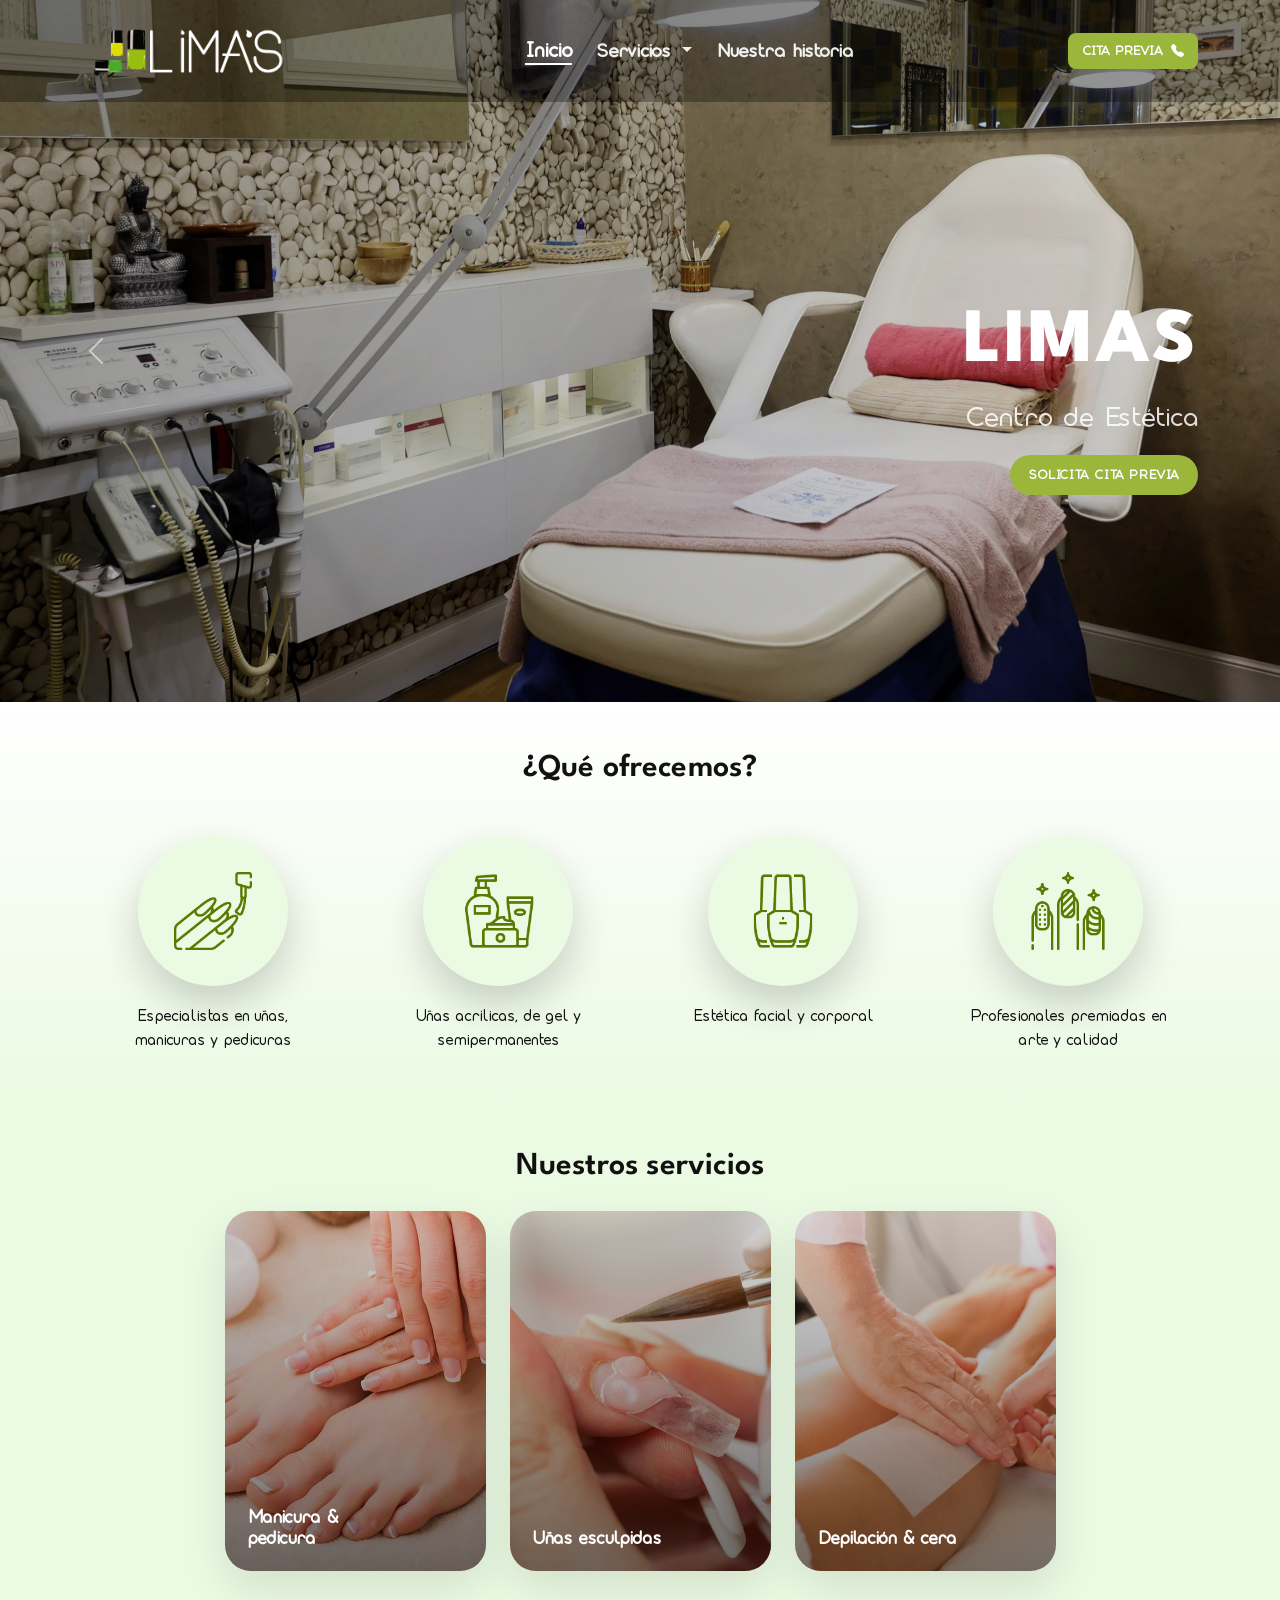
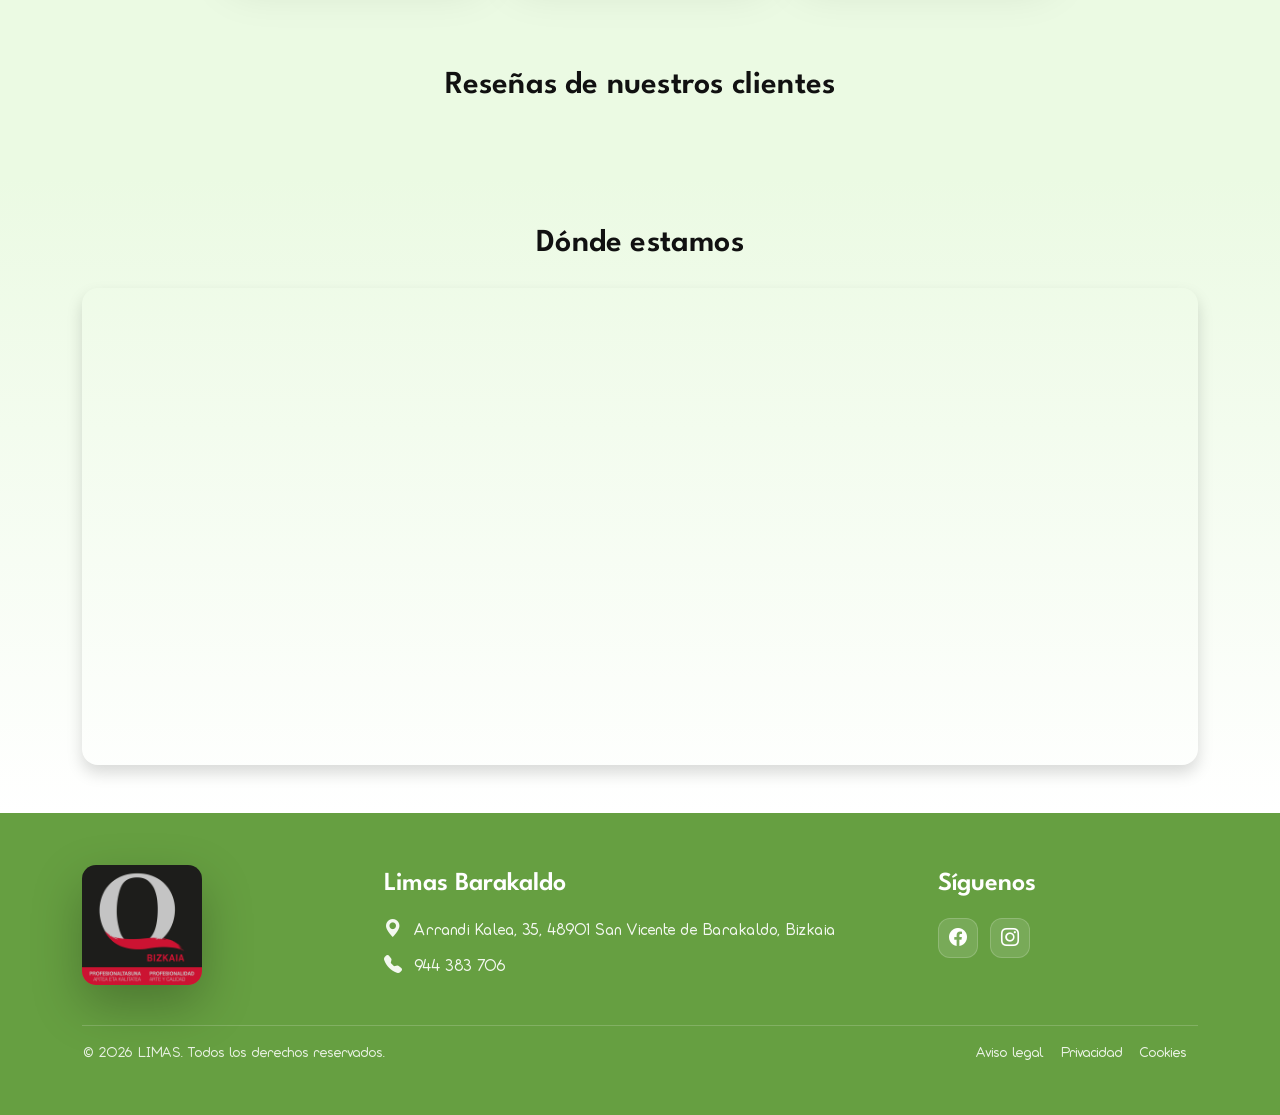
==== commit 1f685f54: "pagina web apunto de terminar" ====
--- a/app/index.html
+++ b/app/index.html
@@ -5,6 +5,9 @@
     <meta name="viewport" content="width=device-width, initial-scale=1" />
     <title>LIMAS - Centro de Estética</title>
     <meta name="description" content="Centro de estética en Barakaldo: manicura, pedicura, uñas esculpidas, depilación y estética facial y corporal." />
+    <link rel="icon" type="image/png" href="/favicon.png">
+
+    <meta name="theme-color" content="#9ab63b">
 
     <!-- Bootstrap (CDN) -->
     <link href="https://cdn.jsdelivr.net/npm/bootstrap@5.3.2/dist/css/bootstrap.min.css" rel="stylesheet">
@@ -13,56 +16,66 @@
     <!-- CSS propio -->
     <link rel="stylesheet" href="../assets/css/common.css">
     <link rel="stylesheet" href="../assets/css/index.css">
+
+    <link rel="preconnect" href="https://fonts.googleapis.com">
+    <link rel="preconnect" href="https://fonts.gstatic.com" crossorigin>
+
+    <link href="https://fonts.googleapis.com/css2?family=League+Spartan:wght@300;400;500;600;700;800&display=swap" rel="stylesheet">
 </head>
 
 <body>
 
 <!-- NAVBAR -->
 <nav id="mainNav" class="navbar navbar-expand-lg navbar-dark fixed-top nav-transparent">
-    <div class="container">
-        <!-- Logo (sigue siendo link a Home) -->
+    <div class="container nav-mobile-wrap">
+
+        <!-- Logo -->
         <a class="navbar-brand d-flex align-items-center gap-2" href="index.html" aria-label="LIMAS Home">
             <img id="logoLight" src="../assets/images/logo/logoBlanco.png" alt="LIMAS" class="nav-logo">
-            <img id="logoDark"  src="../assets/images/logo/logoNegro.png"  alt="LIMAS" class="nav-logo d-none">
+            <img id="logoDark" src="../assets/images/logo/logoNegro.png" alt="LIMAS" class="nav-logo d-none">
         </a>
 
-        <button class="navbar-toggler" type="button" data-bs-toggle="collapse" data-bs-target="#navMenu"
-                aria-controls="navMenu" aria-expanded="false" aria-label="Abrir menú">
-            <span class="navbar-toggler-icon"></span>
-        </button>
-
+        <!-- ZONA DERECHA EN MÓVIL -->
+        <div class="nav-mobile-actions d-lg-none">
+            <button class="navbar-toggler" type="button" data-bs-toggle="collapse" data-bs-target="#navMenu"
+                    aria-controls="navMenu" aria-expanded="false" aria-label="Abrir menú">
+                <span class="navbar-toggler-icon"></span>
+            </button>
+
+            <a class="btn btn-cta btn-cta-mobile d-flex align-items-center gap-2" href="tel:+34944383706">
+                <span class="cta-mobile-text">CITA PREVIA</span>
+                <i class="bi bi-telephone-fill"></i>
+            </a>
+        </div>
+
+        <!-- MENÚ -->
         <div class="collapse navbar-collapse" id="navMenu">
             <ul class="navbar-nav mx-auto mb-2 mb-lg-0 gap-lg-2 align-items-lg-center">
 
-                <!-- INICIO (link aparte del logo) -->
                 <li class="nav-item">
-                    <!-- Pon class="nav-link nav-active" SOLO en la página actual -->
                     <a class="nav-link nav-active" href="index.html">Inicio</a>
                 </li>
 
-                <!-- SERVICIOS (dropdown) -->
                 <li class="nav-item dropdown">
-                    <!-- Si estás en cualquier página de servicio, pon nav-active aquí -->
                     <a class="nav-link dropdown-toggle" href="#" id="serviciosDropdown" role="button"
                        data-bs-toggle="dropdown" aria-expanded="false">
                         Servicios
                     </a>
 
                     <ul class="dropdown-menu dropdown-menu-end dropdown-menu-lg-start" aria-labelledby="serviciosDropdown">
-                        <!-- En la página actual, añade class="dropdown-item active" -->
                         <li><a class="dropdown-item" href="manicura-pedicura.html">Manicura &amp; pedicura</a></li>
                         <li><a class="dropdown-item" href="unas-esculpidas.html">Uñas esculpidas</a></li>
                         <li><a class="dropdown-item" href="depilacion-cera.html">Depilación &amp; cera</a></li>
                     </ul>
                 </li>
 
-                <!-- NUESTRA HISTORIA -->
                 <li class="nav-item">
                     <a class="nav-link" href="nuestra-historia.html">Nuestra historia</a>
                 </li>
             </ul>
 
-            <div class="d-flex">
+            <!-- CTA SOLO DESKTOP -->
+            <div class="d-none d-lg-flex">
                 <a class="btn btn-cta d-flex align-items-center gap-2" href="tel:+34944383706">
                     <span>CITA PREVIA</span>
                     <i class="bi bi-telephone-fill"></i>
@@ -160,7 +173,7 @@
 </section>
 
 <!-- SECCIÓN: Nuestros servicios (cards con hover + link) -->
-<section class="section py-5 bg-section-c">
+<section class="section py-5 bg-section-b">
     <div class="container">
         <h2 class="section-title text-center mb-4">Nuestros servicios</h2>
 
@@ -191,23 +204,14 @@
                     </div>
                 </a>
             </div>
-
-            <div class="col-12 col-md-6 col-lg-3">
-                <a class="service-card" href="estetica-facial-corporal.html">
-                    <img src="../assets/images/servicios/esteticaFacial.png" alt="Estética facial y corporal" class="service-img" loading="lazy">
-                    <div class="service-overlay">
-                        <div class="service-label">Estética facial<br>y corporal</div>
-                    </div>
-                </a>
-            </div>
         </div>
     </div>
 </section>
 <!-- RESEÑAS -->
-<section class="section py-5 bg-section-a">
+<section class="section py-5 bg-section-b">
     <div class="container">
         <h2 class="section-title text-center mb-4">Reseñas de nuestros clientes</h2>
-        <script defer async src='https://cdn.trustindex.io/loader.js?ba8fc0f6621e18674e660ed638e'></script>
+        <script defer async src='https://cdn.trustindex.io/loader.js?2773354668996641eb765ff0eaf'></script>
         <script defer async src='https://cdn.trustindex.io/loader.js?720019466ba7272e21762a9535b'></script>
     </div>
 </section>
--- a/assets/css/common.css
+++ b/assets/css/common.css
@@ -2,21 +2,63 @@
    COMMON (todas las páginas)
    ========================= */
 :root{
-  --brand-green: #6e7f1b;
-  --brand-dark-green: #4F871E;
+  --verde-lima-clasico: #9ab63b; /* verde lima clasico*/
+  --verde-hoja: #669f41; /* verde hoja*/
+  --verde-lima-neon: #d1cf2e;
   --text-dark: #111;
   --soft-bg: #EBFAE3;
   --muted: rgba(17,17,17,.7);
 }
 
+/* =========================
+   MODULUS FONT
+========================= */
+
+@font-face {
+  font-family: "Modulus";
+  src: url("/assets/fonts/ModulusPro-Medium.woff2") format("woff2"),
+       url("/assets/fonts/ModulusPro-Medium.woff") format("woff");
+  font-weight: 400;
+  font-style: normal;
+  font-display: swap;
+}
+
+@font-face {
+  font-family: "Modulus-Bold";
+  src: url("/assets/fonts/ModulusPro-Bold.woff2") format("woff2"),
+       url("/assets/fonts/ModulusPro-Bold.woff") format("woff");
+  font-weight: 700;
+  font-style: normal;
+  font-display: swap;
+}
+
 body{
-  font-family: system-ui, -apple-system, Segoe UI, Roboto, Arial, sans-serif;
-  color: var(--text-dark);
-}
+    font-family: "Modulus", system-ui, -apple-system, Segoe UI, Roboto, Arial, sans-serif;
+    color: var(--text-dark);
+}
+
+h1,h2,h3,h4,h5,h6,
+.section-title,
+.hero-title,
+.page-hero__title,
+.service-block__title,
+.service-intro__title,
+.service-cta__title,
+.footer-title,
+.confianza-title,
+.contact-pill__title{
+  font-family: "League Spartan", sans-serif;
+}
+/*
+.service-intro__title,
+.confianza-title,
+.contact-pill__title{
+  color: var(--verde-hoja) !important;
+}*/
+
 
 .section-title{
-  font-family: Georgia, "Times New Roman", serif;
-  font-weight: 700;
+  font-weight: 600;
   letter-spacing: .2px;
 }
 
@@ -60,7 +102,7 @@
 /* Links */
 #mainNav .nav-link{
   font-size: 19px;
-  font-weight: 500;
+  font-weight: 600;
 }
 
 #mainNav.nav-transparent .nav-link{
@@ -78,20 +120,20 @@
 }
 
 #mainNav.nav-solid .nav-link:hover{
-  color: var(--brand-green) !important;
+  color: var(--verde-lima-clasico) !important;
   text-decoration: underline;
   text-underline-offset: 6px;
 }
 
 /* ===== NAV: item activo ===== */
 #mainNav .nav-link.nav-active{
-  font-weight: 700;
+  font-weight: 800;
   font-size: 21px;
 }
 
 /* Cuando el nav está BLANCO (solid): activo en verde */
 #mainNav.nav-solid .nav-link.nav-active{
-  color: var(--brand-green) !important;
+  color: var(--verde-lima-clasico) !important;
 }
 
 /* Cuando el nav está TRANSPARENTE: activo claro + subrayado */
@@ -106,22 +148,40 @@
   font-weight: 700;
 }
 
-/* Dropdown items: el active de Bootstrap lo “brandizamos” */
-.dropdown-menu .dropdown-item.active,
-.dropdown-menu .dropdown-item:active{
+/* Estado activo del dropdown */
+#mainNav .dropdown-menu .dropdown-item.active,
+#mainNav .dropdown-menu .dropdown-item:active{
   background: rgba(110,127,27,.15);
-  color: var(--brand-green);
-  font-weight: 700;
-}
-/* Hover global del dropdown */
-#mainNav .dropdown-item:hover{
+  color: var(--verde-lima-clasico) !important;
+  font-weight: 700;
+}
+
+/* Activo + hover */
+#mainNav .dropdown-menu .dropdown-item.active:hover,
+#mainNav .dropdown-menu .dropdown-item:active:hover{
+  background: rgba(110,127,27,.15);
+  color: var(--verde-hoja) !important;
+  font-weight: 700;
+}
+
+/* Hover normal solo para los NO activos */
+#mainNav .dropdown-menu .dropdown-item:not(.active):hover{
   background: rgba(110,127,27,.10);
-  color: #111;
+  color: var(--verde-lima-clasico) !important;
+  font-weight: 700;
+}
+
+.nav-mobile-wrap{
+  position: relative;
+}
+
+.nav-mobile-actions{
+  display: none;
 }
 
 /* Botón CTA */
 .btn-cta{
-  background: var(--brand-green);
+  background: var(--verde-lima-clasico);
   border: 0;
   color: #fff;
   font-weight: 700;
@@ -133,7 +193,7 @@
 }
 
 .btn-cta:hover{
-  background: var(--brand-dark-green);
+  background: var(--verde-lima-neon);
   color: #fff;
   filter: brightness(1.05);
   transform: translateY(-1px);
@@ -161,7 +221,7 @@
 
 /* ===== Footer (moderno, basado en tu captura) ===== */
 .site-footer{
-  background: var(--brand-green);
+  background: var(--verde-hoja);
   color: #fff;
   padding: 52px 0;
 }
@@ -182,8 +242,7 @@
 }
 
 .footer-title{
-  font-family: Georgia, "Times New Roman", serif;
-  font-weight: 800;
+  font-weight: 600;
   font-size: 26px;
   margin-bottom: 14px;
 }
@@ -233,7 +292,13 @@
   text-decoration: none;
   transition: transform .15s ease, filter .15s ease;
 }
-.social-btn:hover{ transform: translateY(-2px); filter: brightness(1.05); }
+.social-btn:hover{
+  scale: 1.05;
+  background: rgba(209, 207, 46, .50);
+  filter: brightness(1.05);
+  transition: scale .35s ease;
+  transition: color .35s ease;
+ }
 .social-btn i{ font-size: 18px; }
 
 .footer-bottom{
@@ -260,7 +325,7 @@
   .footer-grid{
     grid-template-columns: 1fr;
   }
-  .nav-logo{ height: 54px; }
+  .nav-logo{ height: 42px; }
 
   /* En móvil, cuando el menú se despliega sobre transparente, lo hacemos blanco para leer */
   .navbar-collapse{
@@ -274,7 +339,77 @@
      MENÚ TOGGLE (MÓVIL) -> estilo "SOLID"
      aunque el navbar esté en transparent
      ========================================= */
-  @media (max-width: 992px){
+  @media (max-width: 991.98px){
+
+    #mainNav .container{
+      display: flex;
+      align-items: center;
+      justify-content: space-between;
+    }
+
+    /* Logo */
+    .navbar-brand{
+      margin-right: 0;
+      z-index: 3;
+    }
+
+    /* Grupo derecho móvil */
+    .nav-mobile-actions{
+      display: flex;
+      align-items: center;
+      gap: 14px;
+      margin-left: auto;
+      z-index: 3;
+    }
+
+    /* Botón hamburguesa: solo las líneas */
+    .navbar-toggler{
+      border: 0 !important;
+      box-shadow: none !important;
+      padding: 0;
+      background: transparent;
+      border-radius: 0;
+      display: flex;
+      align-items: center;
+      justify-content: center;
+      order: 1;
+    }
+
+    .navbar-toggler:focus{
+      box-shadow: none !important;
+      outline: none;
+    }
+
+    /* Colocar hamburguesa entre logo y CTA */
+    .navbar-toggler{
+      position: absolute;
+      left: 50%;
+      transform: translateX(-50%);
+    }
+
+    /* Icono hamburguesa */
+    #mainNav.nav-transparent .navbar-toggler-icon{
+      filter: brightness(0) invert(1);
+    }
+
+    #mainNav.nav-solid .navbar-toggler-icon{
+      filter: none;
+    }
+
+    /* CTA móvil */
+    .btn-cta-mobile{
+      padding: 8px 10px;
+      font-size: 12px;
+      border-radius: 8px;
+      white-space: nowrap;
+      order: 2;
+    }
+
+    /* El menú desplegado baja debajo de todo */
+    #mainNav .navbar-collapse{
+      width: 100%;
+      flex-basis: 100%;
+    }
 
     /* El contenedor desplegado: blanco, redondeado, con sombra */
     #mainNav.nav-transparent .navbar-collapse{
@@ -299,12 +434,12 @@
 
     /* Activo dentro del menú desplegado: verde corporativo */
     #mainNav.nav-transparent .navbar-collapse .nav-link.nav-active{
-      color: var(--brand-green) !important;
+      color: var(--verde-lima-clasico) !important;
       font-weight: 800;
     }
 
     /* Dropdown menu (la lista que se abre) */
-    #mainNav.navbar-collapse .dropdown-menu{
+    #mainNav .navbar-collapse .dropdown-menu{
       border-radius: 12px;
       border: 1px solid rgba(0,0,0,.08);
       box-shadow: 0 18px 45px rgba(0,0,0,.10);
@@ -317,8 +452,33 @@
     #mainNav.nav-transparent .navbar-collapse .dropdown-item.active,
     #mainNav.nav-transparent .navbar-collapse .dropdown-item:active{
       background: rgba(110,127,27,.15);
-      color: var(--brand-green);
+      color: var(--verde-lima-clasico);
       font-weight: 700;
     }
+  }
+  @media (max-width: 431.98px){
+
+    .nav-logo{
+      height: 37px;
+    }
+
+    .btn-cta-mobile{
+      width: 38px;
+      height: 38px;
+      padding: 0;
+      border-radius: 10px;
+      display: flex;
+      align-items: center;
+      justify-content: center;
+    }
+
+    .cta-mobile-text{
+      display: none;
+    }
+
+    .btn-cta-mobile i{
+      font-size: 16px;
+    }
+
   }
 }
--- a/assets/css/index.css
+++ b/assets/css/index.css
@@ -50,7 +50,7 @@
 }
 
 .btn-hero{
-  background: var(--brand-green);
+  background: var(--verde-lima-clasico);
   color: #fff;
   border: 0;
   padding: 10px 18px;
@@ -61,7 +61,7 @@
   transition: transform .15s ease, background .15s ease;
 }
 .btn-hero:hover{
-  background: var(--brand-dark-green);
+  background: var(--verde-lima-neon);
   color:white;
   transform: translateY(-1px);
 }
@@ -134,12 +134,17 @@
 .service-card:hover .service-label{
   color: #4F871E;
 }
+.service-card:hover{
+    scale: 1.02;
+    transition: scale .35s ease
+
+    }
+
 .service-card:hover .service-overlay{
   background: linear-gradient(
     220deg,
     rgba(78, 139, 28, .45),
-    rgba(255, 255, 255, .50)
-
+    rgba(209, 207, 46, .30)
   );
 }
 #reviewsCarousel .carousel-item{
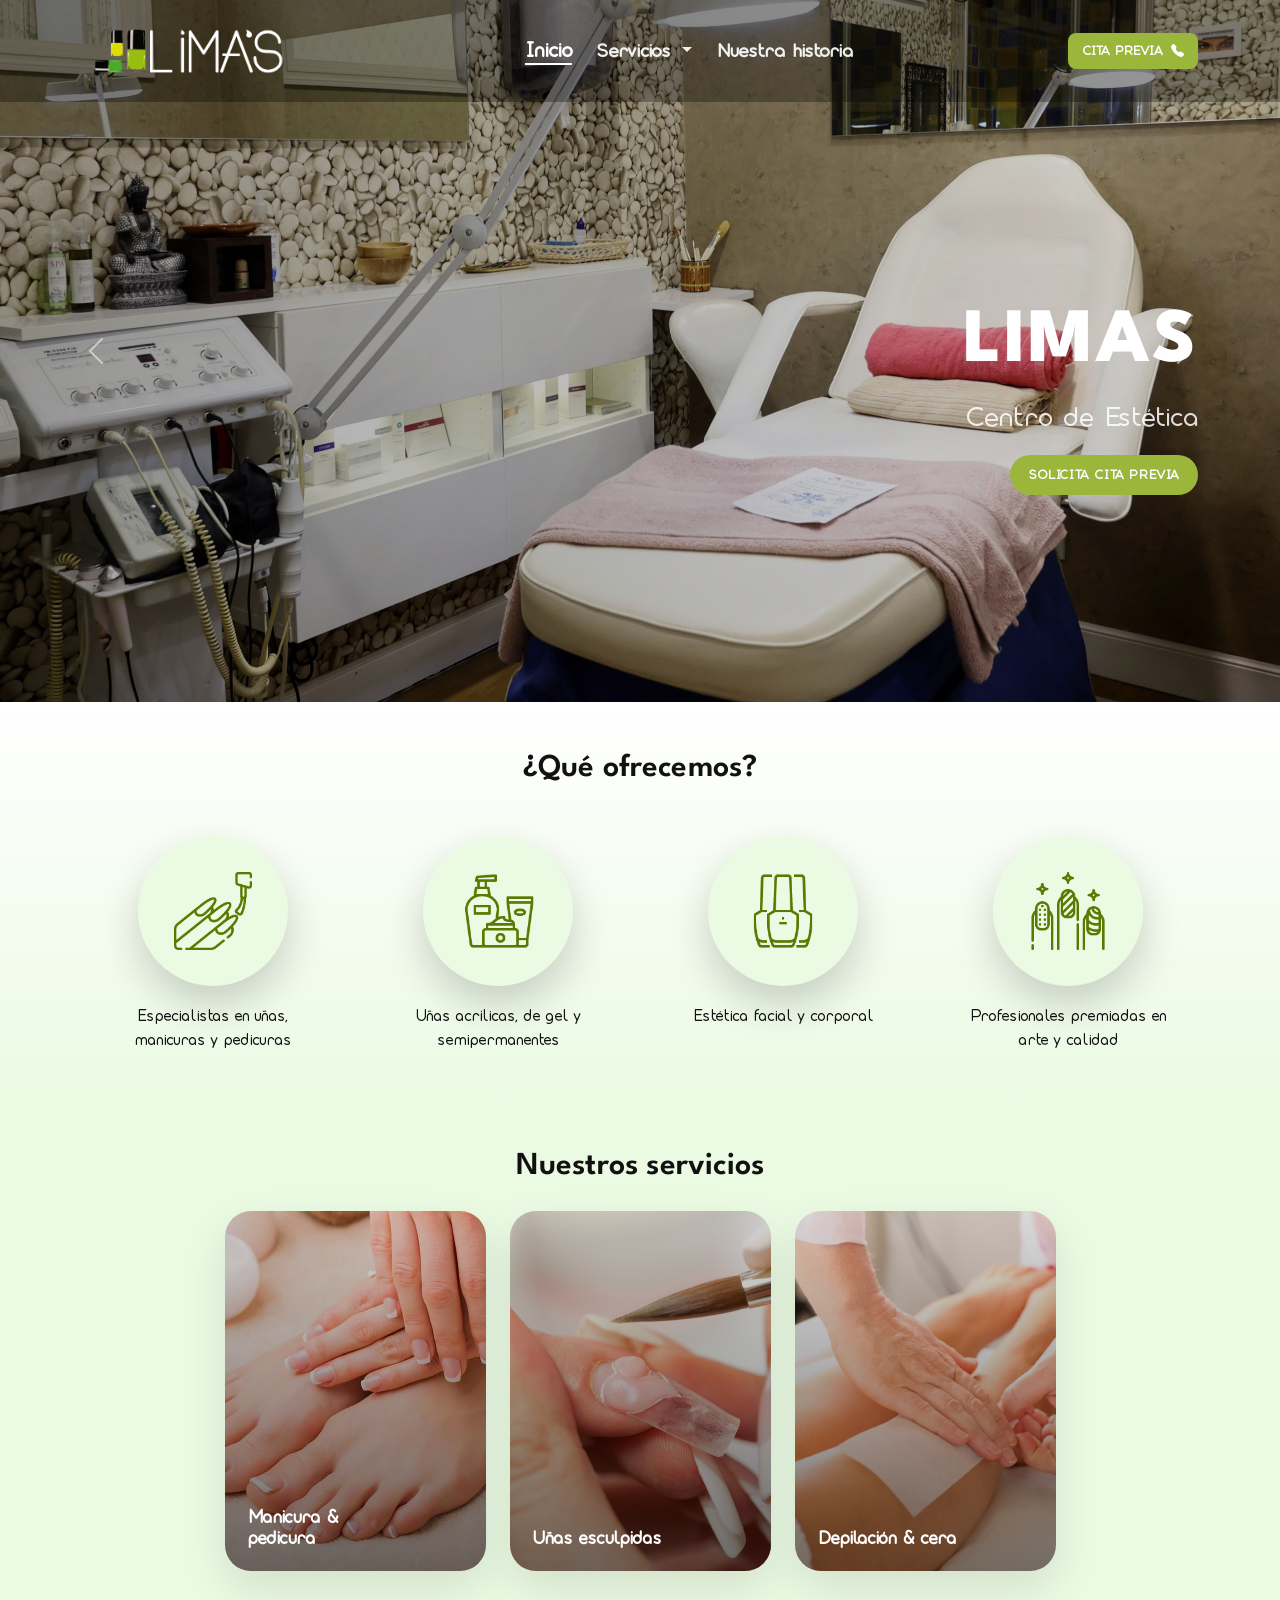
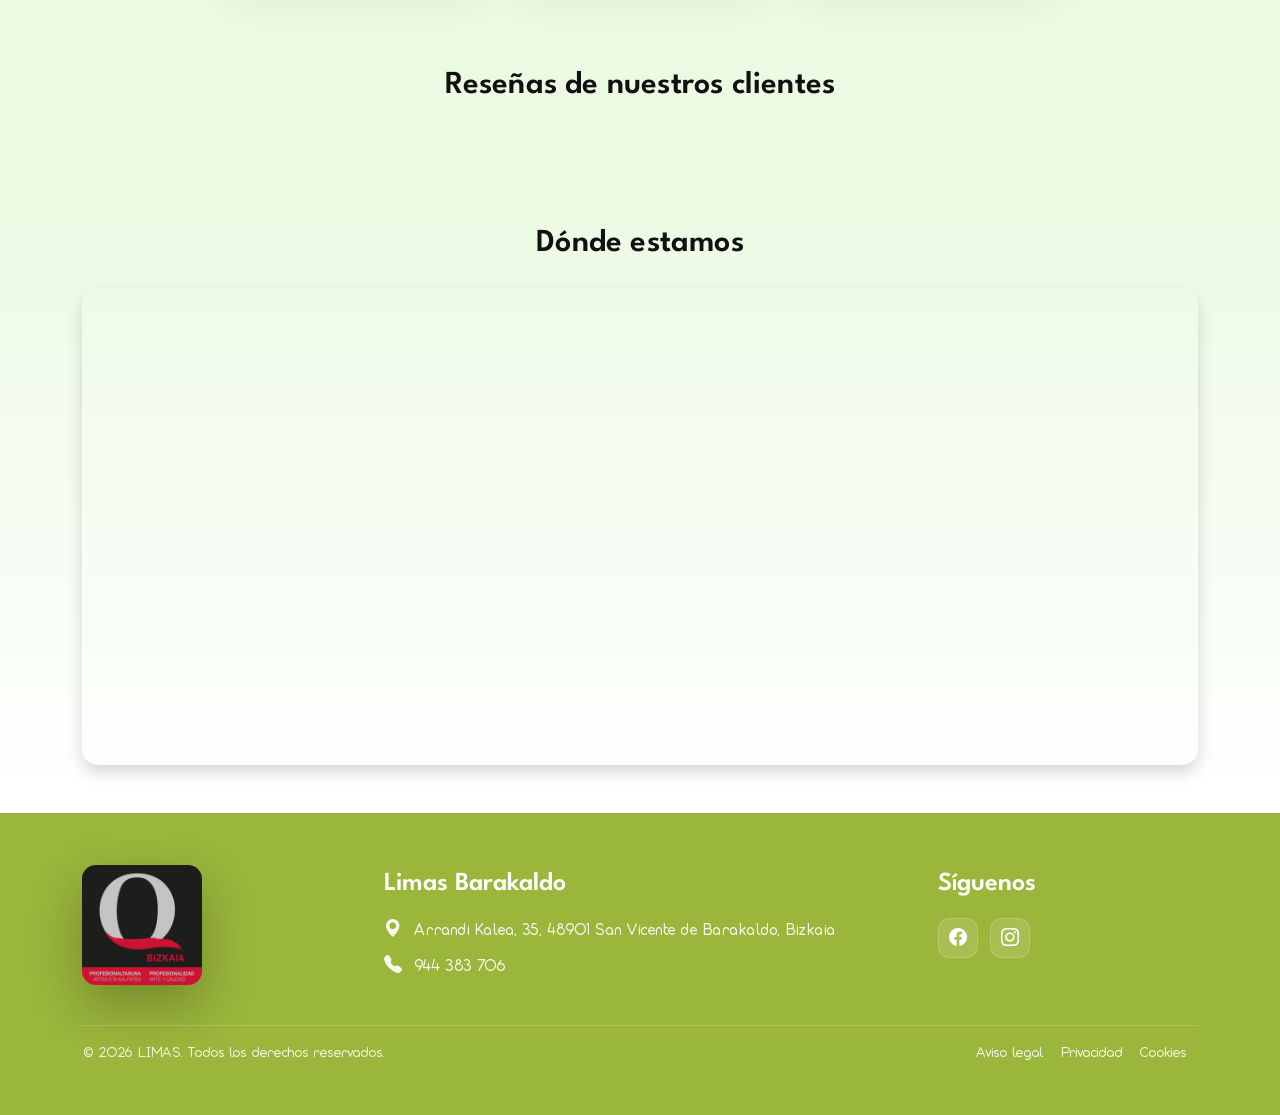
==== commit 323b2da0: "ultimos retoques web" ====
--- a/app/index.html
+++ b/app/index.html
@@ -211,9 +211,7 @@
 <section class="section py-5 bg-section-b">
     <div class="container">
         <h2 class="section-title text-center mb-4">Reseñas de nuestros clientes</h2>
-        <script defer async src='https://cdn.trustindex.io/loader.js?2773354668996641eb765ff0eaf'></script>
-        <script defer async src='https://cdn.trustindex.io/loader.js?720019466ba7272e21762a9535b'></script>
-    </div>
+        <div id="featurable-93143694-5fbc-4f9a-9313-c013485f1ac0" data-featurable-async data-location-code="es"></div><script src="https://featurable.com/assets/v2/carousel_default.min.js" defer charset="UTF-8"></script>
 </section>
 <!-- MAPA -->
 
--- a/assets/css/common.css
+++ b/assets/css/common.css
@@ -221,7 +221,7 @@
 
 /* ===== Footer (moderno, basado en tu captura) ===== */
 .site-footer{
-  background: var(--verde-hoja);
+  background: var(--verde-lima-clasico);
   color: #fff;
   padding: 52px 0;
 }
